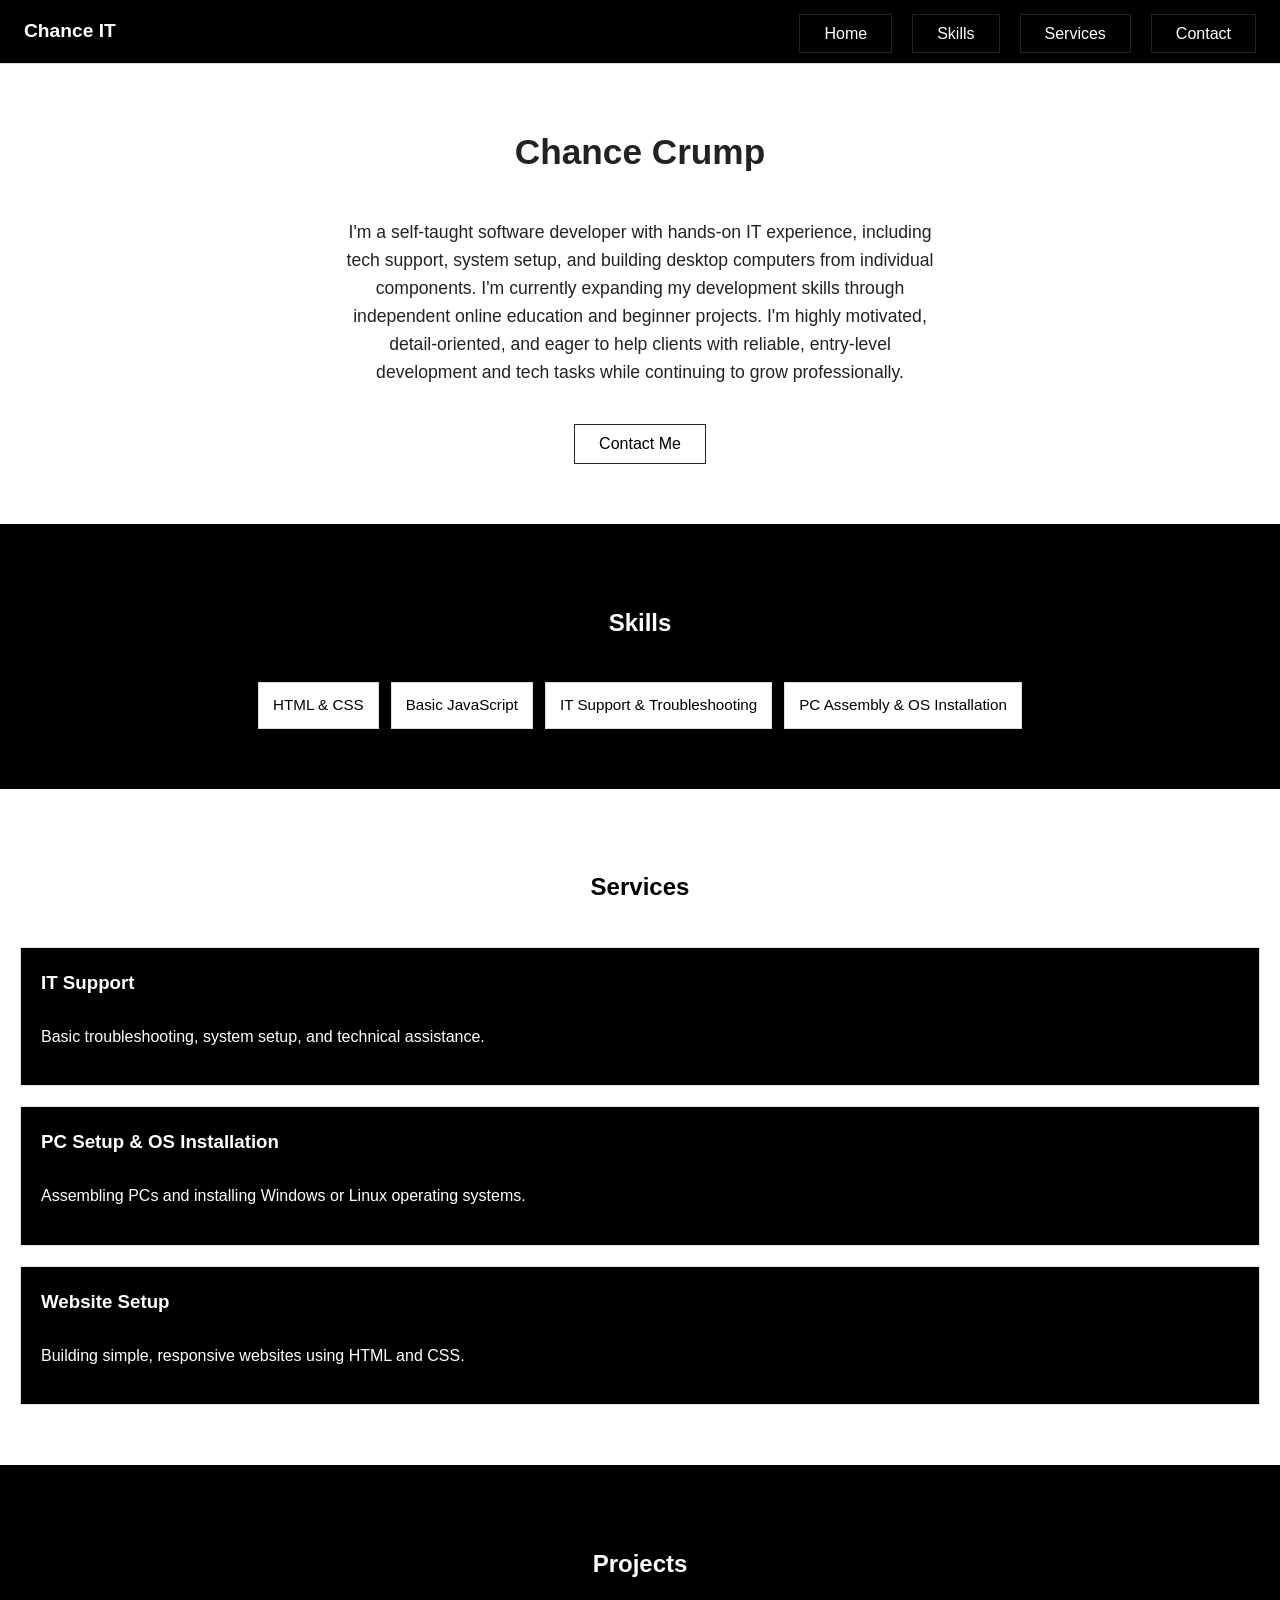
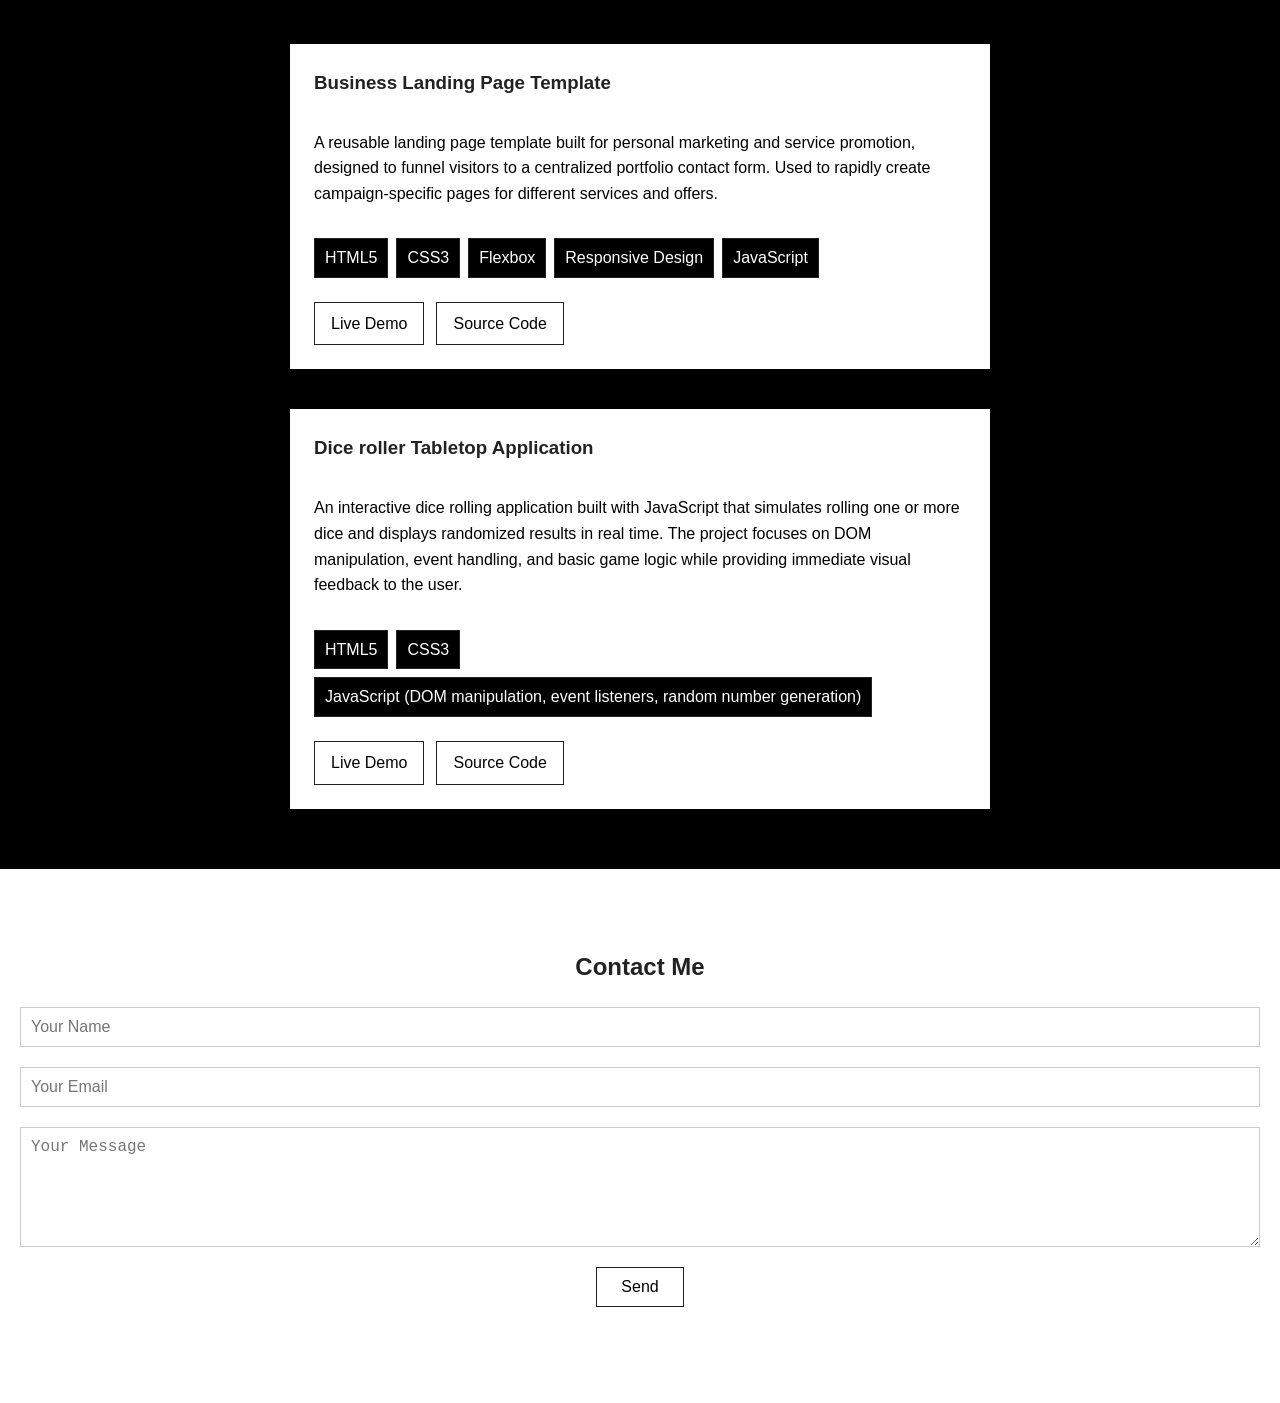
==== index.html @ 61bffaf3 "added project section, cards with skills and links to live demos" ====
<!DOCTYPE html>
<html lang="en">
<head>
  <meta charset="UTF-8">
  <meta name="viewport" content="width=device-width, initial-scale=1.0">
  <title>ChanceIT | Portfolio</title>
  <link rel="stylesheet" href="style.css">
</head>
<body>
<nav>
     <h1>Chance IT</h1>
        <ul>
            <li><a href="#home">Home</a></li>
            <li><a href="#skills">Skills</a></li>
            <li><a href="#services">Services</a></li>
            <li><a href="#contact">Contact</a></li>
        </ul>
</nav>

<section id="home">
  <h2>Chance Crump</h2>
  <p>I'm a self-taught software developer with hands-on IT experience, 
    including tech support, system setup, and building desktop computers from 
    individual components. I'm currently expanding my development skills through 
    independent online education and beginner projects. I'm highly motivated, 
    detail-oriented, and eager to help clients with reliable, entry-level 
    development and tech tasks while continuing to grow professionally.</p>
  <button onclick="scrollToContact()">Contact Me</button>
</section>

<section id="skills">
  <h2>Skills</h2>
  <ul>
    <li>HTML & CSS</li>
    <li>Basic JavaScript</li>
    <li>IT Support & Troubleshooting</li>
    <li>PC Assembly & OS Installation</li>
  </ul>
</section>

<section id="services">
  <h2>Services</h2>

  <div class="service">
    <h3>IT Support</h3>
    <p>Basic troubleshooting, system setup, and technical assistance.</p>
  </div>

  <div class="service">
    <h3>PC Setup & OS Installation</h3>
    <p>Assembling PCs and installing Windows or Linux operating systems.</p>
  </div>

  <div class="service">
    <h3>Website Setup</h3>
    <p>Building simple, responsive websites using HTML and CSS.</p>
  </div>

</section>

<section id="projects">

  <h2>Projects</h2>

  <article class="project-card">
  <h3>Business Landing Page Template</h3>

  <p class="project-description">
    A reusable landing page template built for personal marketing and service promotion,
   designed to funnel visitors to a centralized portfolio contact form. Used to rapidly 
   create campaign-specific pages for different services and offers.
  </p>

  <ul class="project-tech">
    <li>HTML5</li>
    <li>CSS3</li>
    <li>Flexbox</li>
    <li>Responsive Design</li>
    <li>JavaScript</li>
  </ul>

  <div class="project-links">
    <a href="https://CjCrump.github.io/landing-page" target="_blank">Live Demo</a>
    <a href="https://github.com/CjCrump/landing-page" target="_blank">Source Code</a>
  </div>
</article>
 <article class="project-card">
  <h3>Dice roller Tabletop Application</h3>

  <p class="project-description">
    An interactive dice rolling application built with JavaScript that simulates rolling
    one or more dice and displays randomized results in real time. The project focuses on
    DOM manipulation, event handling, and basic game logic while providing immediate 
    visual feedback to the user.
  </p>

  <ul class="project-tech">
    <li>HTML5</li>
    <li>CSS3</li>
    <li>JavaScript (DOM manipulation, event listeners, random number generation)</li>
  </ul>

  <div class="project-links">
    <a href="https://CjCrump.github.io/dice-roller" target="_blank">Live Demo</a>
    <a href="https://github.com/CjCrump/dice-roller" target="_blank">Source Code</a>
  </div>
</article>

  
</section>

<section id="contact">
  <h2>Contact Me</h2>

<form id="contact-form" action="https://formspree.io/f/xnjjjkbl" method="POST" novalidate>

  <div class="honeypot">
    <label>
      Leave this field empty
      <input type="text" name="company" tabindex="-1" autocomplete="off">
    </label>
  </div>

  <input type="hidden" name="_honeypot" value="company">
  <input type="text" id="name" name="name" placeholder="Your Name">
  <small class="error"></small>
  <input type="email" id="email" name="email" placeholder="Your Email">
  <small class="error"></small>
  <textarea id="message" name="message" placeholder="Your Message"></textarea>
  <small class="error"></small>
  <button type="submit">Send</button>
  <p id="form-status"></p>

</form>


</section>





  <script src="script.js"></script>
</body>
</html>
---- style.css ----
/* basic global styles*/
* {
  box-sizing: border-box;
}

html, body {
  margin: 0;
  padding: 0;
  width: 100%;
  font-family: Arial, Helvetica, sans-serif;
  line-height: 1.6;
  background: #ffffff;
  color: #222222;
}

section {
  display: flex;
  flex-direction: column;
  max-width: 100%;
  margin: 0 auto;
  padding: 60px 20px;
}

/* button styles */

button {
  padding: 10px 24px;
  font-size: 1rem;
  border: 1px solid #222;
  background: transparent;
  cursor: pointer;
  max-width: 150px;
  display: flex;
  justify-content: center;
  align-self: center;
}

button:hover {
  background: black;
  color: white;
}


/* ============
home section 
=============*/

#home {
  align-items: center;
  text-align: center;
  gap: 20px;
}

#home h2 {
  font-size: 2.2rem;
  margin: 0;
}

#home p {
  font-size: 1.1rem;
  max-width: 600px;
}


/* ==============
skills section
============== */

#skills {
  display: flex;
  justify-content: center;
  align-items: center;
  background: black;
  color: white;
  margin: 0;
}
#skills ul {
  display: flex;
  flex-wrap: wrap;
  justify-content: center;
  align-items: center;
  gap: 12px;
  padding: 0;
  margin: 20px 0 0;
  list-style: none;
}

#skills li {
  padding: 10px 14px;
  border: 1px solid #ddd;
  font-size: 0.95rem;
  background: white;
  color: black;
}

/* ===============
services section 
================*/

#services {
  gap: 20px;
  background: white;
  color: black;
  margin: 0;
}

.service {
  display: flex;
  flex-direction: column;
  gap: 10px;
  padding: 20px;
  border: 1px solid #ddd;
  background: black;
  color: white;
}

#services h2{
  display: flex;
  justify-content: center;
  align-items: center;
}

.service h3 {
  margin: 0;
}

/* ==============
projects section
================ */

#projects {
  gap: 40px;
  background: black;
}

#projects h2 {
  color: white;
  text-align: center;
}

/* Project Card Layout */

.project-card {
  display: flex;
  flex-direction: column;
  gap: 16px;
  padding: 24px;
  background: white;
  max-width: 700px;
  margin: 0 auto;
}

/* Project Text */

.project-card h3 {
  margin: 0;
}


.project-description {
  color: black;
}

/* Tech Stack */

.project-tech {
  display: flex;
  flex-wrap: wrap;
  gap: 8px;
  list-style: none;
  padding: 0;
  margin: 0;
}

.project-tech li {
  background: black;
  color: white;
  padding: 6px 10px;
  border: 1px solid #222;
}

/* Project Links */

.project-links {
  display: flex;
  gap: 12px;
  margin-top: 8px;
}

.project-links a {
  text-decoration: none;
  padding: 8px 16px;
  border: 1px solid #222;
  color: black;
}

.project-links a:hover {
  background: black;
  color: white;
}

/* contact section */

#contact {
  display: flex;
  justify-content: center;
  align-items: center;
}

form {
  display: flex;
  flex-direction: column;
  gap: 10px;
  min-width: 100%;
}

input,
textarea {
  padding: 10px;
  font-size: 1rem;
  border: 1px solid #ccc;
}

textarea {
  min-height: 120px;
}

#form-status {
  margin-top: 15px;
  font-weight: bold;
}

#form-status.success {
  color: green;
}

#form-status.error {
  color: red;
}

/* navigation styling */

nav {
  display: flex;
  justify-content: space-between;
  align-items: center;
  padding: 16px 24px;
  border-bottom: 1px solid #ddd;
  background: black;
  color: white;
}

nav h1 {
  display: flex;
  align-self: flex-start;
  font-size: 1.2rem;
  margin: 0;
}

nav ul {
  display: flex;
  align-self: flex-end;
  gap: 20px;
  list-style: none;
  padding: 0;
  margin: 0;
}

nav a {
  text-decoration: none;
  color: white;
  padding: 10px 24px;
  font-size: 1rem;
  border: 1px solid #222;
  background: black;
  cursor: pointer;
}

nav a:hover {
  background: white;
  color: black;
}

/* honey pot */

.honeypot {
  position: absolute;
  left: -9999px;
  top: -9999px;
}

/* error styling */

.error {
  color: red;
  font-size: 0.85rem;
}

.error-border {
  border-color: red;
}

#form-status {
  margin-top: 10px;
  font-weight: bold;
}

/* mobile friendly layout */

@media (max-width: 700px) {
  nav {
    flex-direction: column;
    align-items: flex-start;
    gap: 10px;
  }

  nav ul {
    flex-direction: column;
    gap: 10px;
  }
}
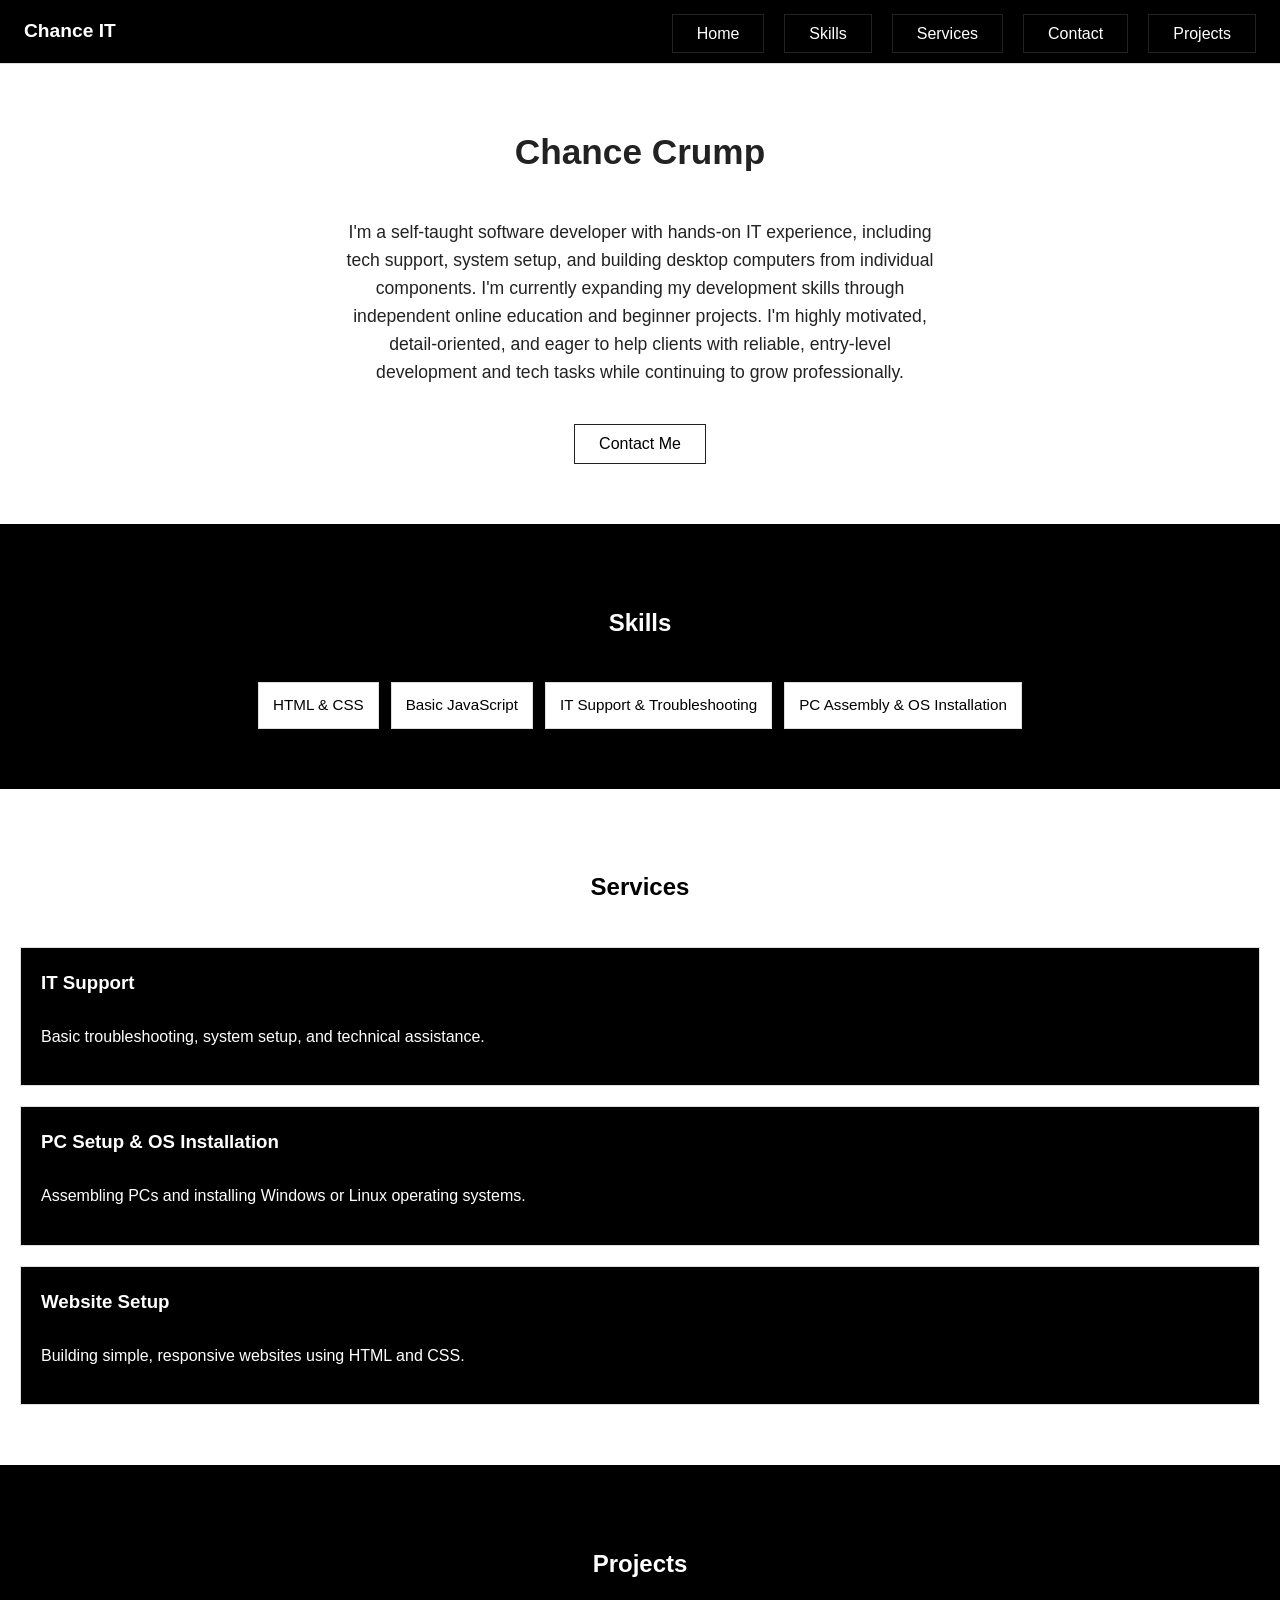
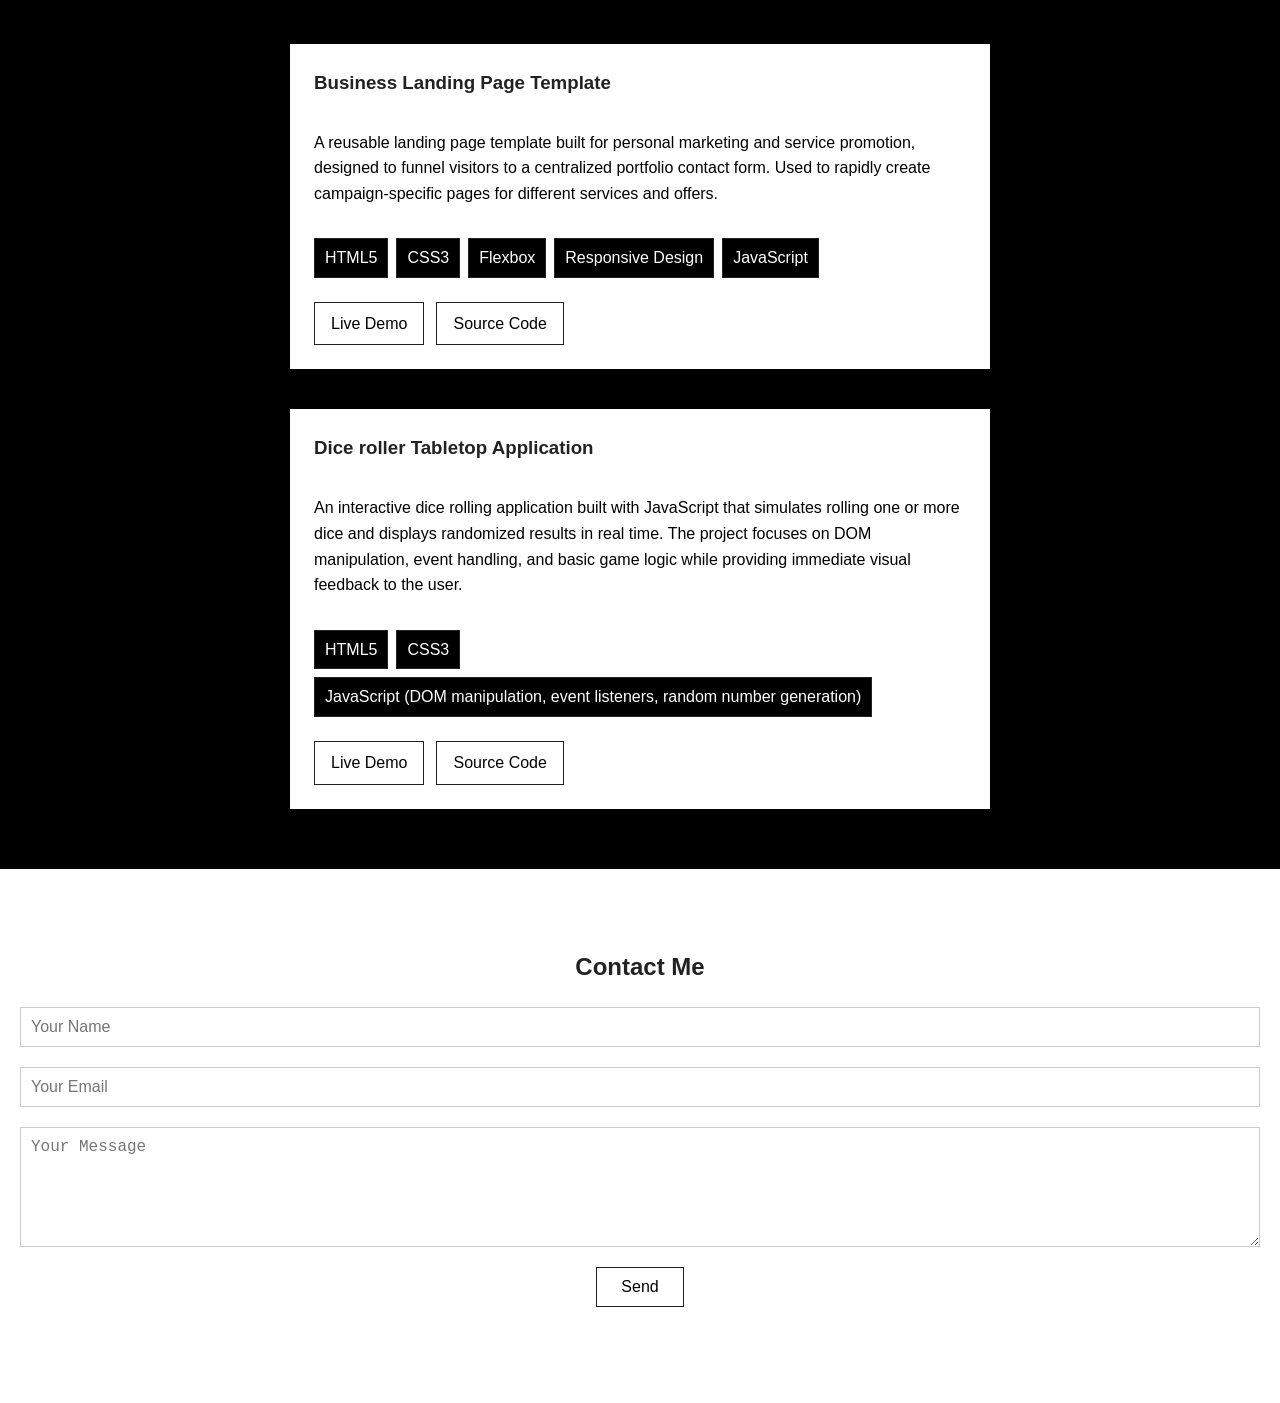
==== commit dfae1ea2: "added projects to the nav bar" ====
--- a/index.html
+++ b/index.html
@@ -14,6 +14,7 @@
             <li><a href="#skills">Skills</a></li>
             <li><a href="#services">Services</a></li>
             <li><a href="#contact">Contact</a></li>
+            <li><a href="#projects">Projects</a></li>
         </ul>
 </nav>
 
@@ -80,8 +81,8 @@
   </ul>
 
   <div class="project-links">
-    <a href="https://CjCrump.github.io/landing-page" target="_blank">Live Demo</a>
-    <a href="https://github.com/CjCrump/landing-page" target="_blank">Source Code</a>
+    <a href="https://CjCrump.github.io/landing-temp" target="_blank">Live Demo</a>
+    <a href="https://github.com/CjCrump/landing-temp" target="_blank">Source Code</a>
   </div>
 </article>
  <article class="project-card">
--- a/style.css
+++ b/style.css
@@ -27,12 +27,14 @@
   padding: 10px 24px;
   font-size: 1rem;
   border: 1px solid #222;
-  background: transparent;
+  background: white;
+  color: black;
   cursor: pointer;
   max-width: 150px;
   display: flex;
   justify-content: center;
   align-self: center;
+  text-decoration: none;
 }
 
 button:hover {
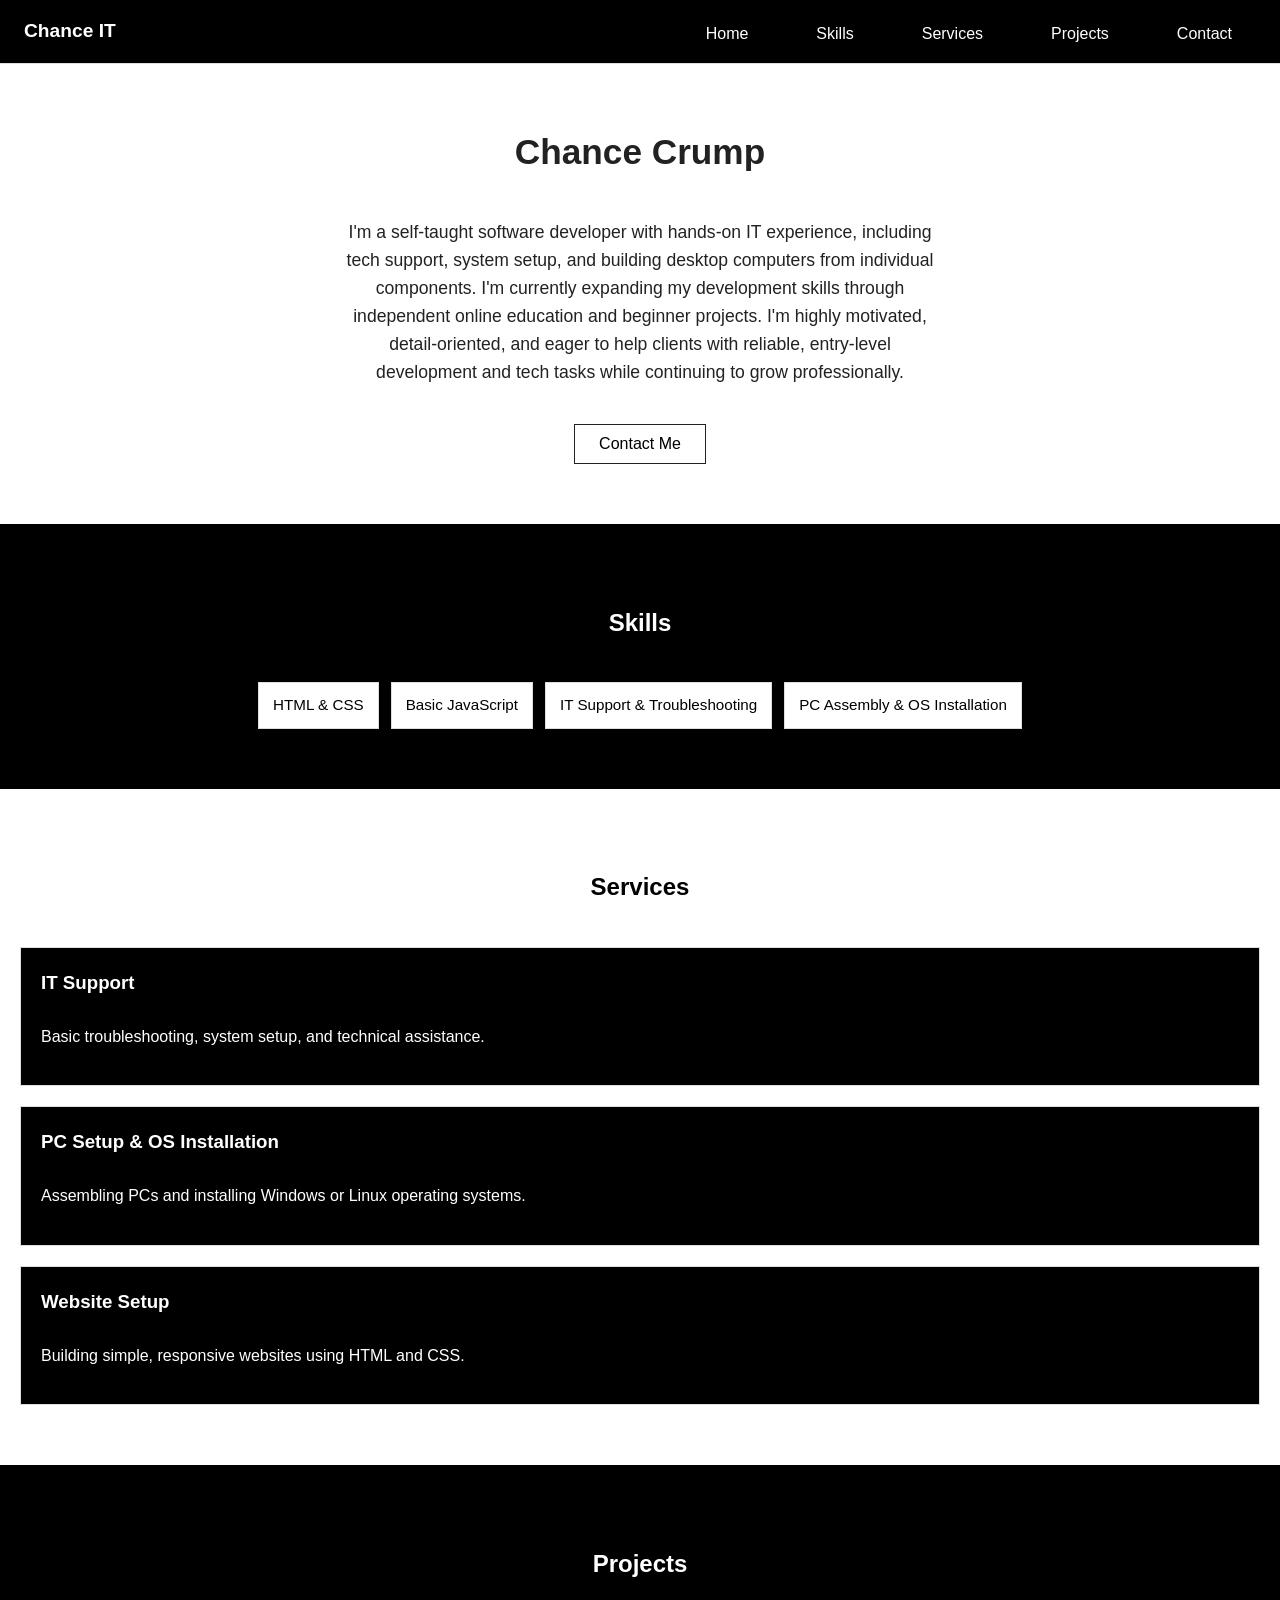
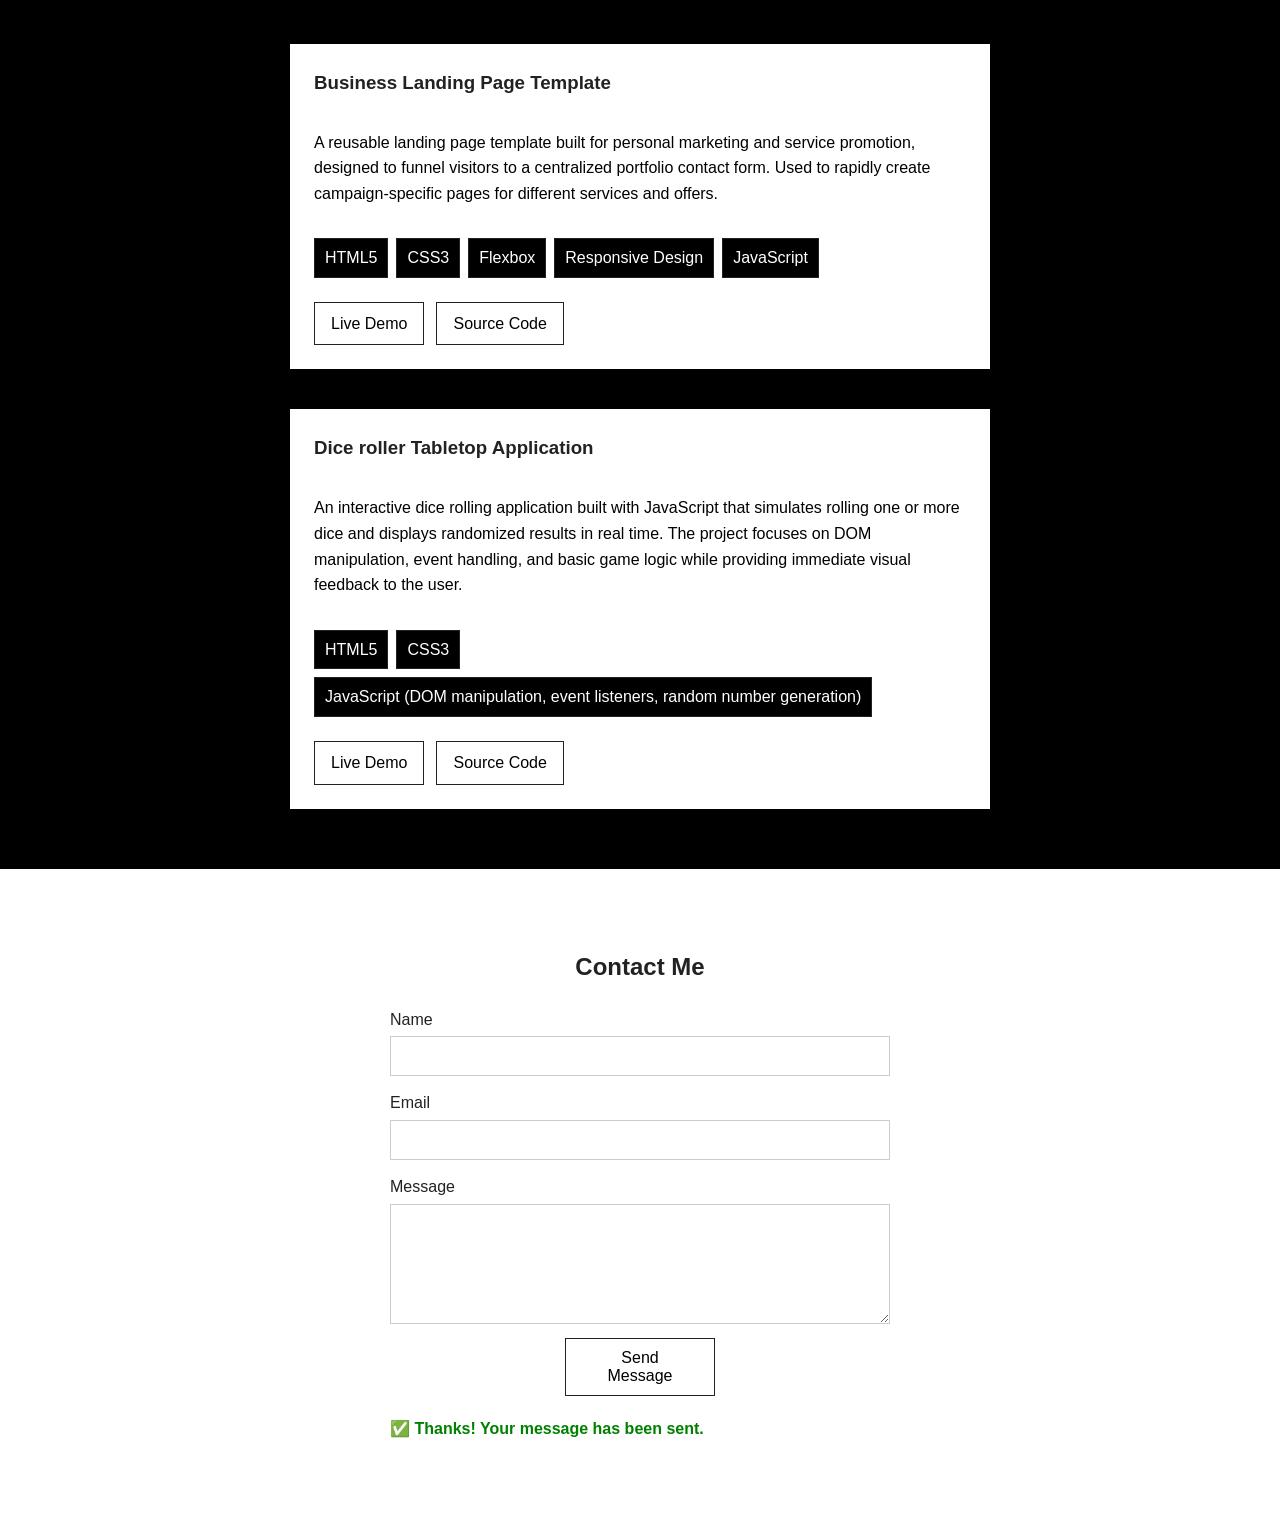
==== commit aac806dd: "changed form to netlify from freeform. final polish. removed un-used callouts in js. removed in-line" ====
--- a/index.html
+++ b/index.html
@@ -13,8 +13,8 @@
             <li><a href="#home">Home</a></li>
             <li><a href="#skills">Skills</a></li>
             <li><a href="#services">Services</a></li>
+            <li><a href="#projects">Projects</a></li>
             <li><a href="#contact">Contact</a></li>
-            <li><a href="#projects">Projects</a></li>
         </ul>
 </nav>
 
@@ -26,7 +26,7 @@
     independent online education and beginner projects. I'm highly motivated, 
     detail-oriented, and eager to help clients with reliable, entry-level 
     development and tech tasks while continuing to grow professionally.</p>
-  <button onclick="scrollToContact()">Contact Me</button>
+  <button class="scroll-contact">Contact Me</button>
 </section>
 
 <section id="skills">
@@ -64,82 +64,92 @@
   <h2>Projects</h2>
 
   <article class="project-card">
-  <h3>Business Landing Page Template</h3>
+    <h3>Business Landing Page Template</h3>
 
-  <p class="project-description">
-    A reusable landing page template built for personal marketing and service promotion,
-   designed to funnel visitors to a centralized portfolio contact form. Used to rapidly 
-   create campaign-specific pages for different services and offers.
-  </p>
+    <p class="project-description">
+      A reusable landing page template built for personal marketing and service promotion,
+     designed to funnel visitors to a centralized portfolio contact form. Used to rapidly 
+     create campaign-specific pages for different services and offers.
+    </p>
 
-  <ul class="project-tech">
-    <li>HTML5</li>
-    <li>CSS3</li>
-    <li>Flexbox</li>
-    <li>Responsive Design</li>
-    <li>JavaScript</li>
-  </ul>
+    <ul class="project-tech">
+      <li>HTML5</li>
+     <li>CSS3</li>
+      <li>Flexbox</li>
+      <li>Responsive Design</li>
+      <li>JavaScript</li>
+    </ul>
 
-  <div class="project-links">
-    <a href="https://CjCrump.github.io/landing-temp" target="_blank">Live Demo</a>
-    <a href="https://github.com/CjCrump/landing-temp" target="_blank">Source Code</a>
-  </div>
-</article>
- <article class="project-card">
-  <h3>Dice roller Tabletop Application</h3>
+    <div class="project-links">
+      <a href="https://CjCrump.github.io/landing-temp" target="_blank">Live Demo</a>
+      <a href="https://github.com/CjCrump/landing-temp" target="_blank">Source Code</a>
+    </div>
+  </article>
+  <article class="project-card">
+    <h3>Dice roller Tabletop Application</h3>
 
-  <p class="project-description">
-    An interactive dice rolling application built with JavaScript that simulates rolling
-    one or more dice and displays randomized results in real time. The project focuses on
-    DOM manipulation, event handling, and basic game logic while providing immediate 
-    visual feedback to the user.
-  </p>
+    <p class="project-description">
+      An interactive dice rolling application built with JavaScript that simulates rolling
+      one or more dice and displays randomized results in real time. The project focuses on
+      DOM manipulation, event handling, and basic game logic while providing immediate 
+      visual feedback to the user.
+    </p>
 
-  <ul class="project-tech">
-    <li>HTML5</li>
-    <li>CSS3</li>
-    <li>JavaScript (DOM manipulation, event listeners, random number generation)</li>
-  </ul>
+    <ul class="project-tech">
+      <li>HTML5</li>
+      <li>CSS3</li>
+      <li>JavaScript (DOM manipulation, event listeners, random number generation)</li>
+    </ul>
 
-  <div class="project-links">
-    <a href="https://CjCrump.github.io/dice-roller" target="_blank">Live Demo</a>
-    <a href="https://github.com/CjCrump/dice-roller" target="_blank">Source Code</a>
-  </div>
-</article>
+    <div class="project-links">
+      <a href="https://CjCrump.github.io/dice-roller" target="_blank">Live Demo</a>
+      <a href="https://github.com/CjCrump/dice-roller" target="_blank">Source Code</a>
+    </div>
+  </article>
 
-  
 </section>
 
 <section id="contact">
   <h2>Contact Me</h2>
 
-<form id="contact-form" action="https://formspree.io/f/xnjjjkbl" method="POST" novalidate>
+  <form
+    name="contact"
+    method="POST"
+    action="/"
+    data-netlify="true"
+    netlify-honeypot="bot-field"
+    id="contact-form"
+  >
+    <!-- Required hidden input -->
+    <input type="hidden" name="form-name" value="contact">
 
-  <div class="honeypot">
+    <!-- Honeypot -->
+    <input type="hidden" name="bot-field">
+
     <label>
-      Leave this field empty
-      <input type="text" name="company" tabindex="-1" autocomplete="off">
+      Name
+      <input type="text" id="name" name="name" required aria-label="Name">
+      <span class="error"></span>
     </label>
-  </div>
 
-  <input type="hidden" name="_honeypot" value="company">
-  <input type="text" id="name" name="name" placeholder="Your Name">
-  <small class="error"></small>
-  <input type="email" id="email" name="email" placeholder="Your Email">
-  <small class="error"></small>
-  <textarea id="message" name="message" placeholder="Your Message"></textarea>
-  <small class="error"></small>
-  <button type="submit">Send</button>
-  <p id="form-status"></p>
+    <label>
+      Email
+      <input type="email" id="email" name="email" required>
+      <span class="error"></span>
+    </label>
 
-</form>
+    <label>
+      Message
+      <textarea id="message" name="message" required></textarea>
+      <span class="error"></span>
+    </label>
 
+    <button type="submit">Send Message</button>
 
+    <!-- Status message -->
+    <p id="form-status"></p>
+  </form>
 </section>
-
-
-
-
 
   <script src="script.js"></script>
 </body>
--- a/style.css
+++ b/style.css
@@ -213,7 +213,8 @@
   display: flex;
   flex-direction: column;
   gap: 10px;
-  min-width: 100%;
+  width: 100%;
+  max-width: 500px;
 }
 
 input,
@@ -227,6 +228,13 @@
   min-height: 120px;
 }
 
+label {
+  display: flex;
+  flex-direction: column;
+  gap: 4px;
+}
+
+
 #form-status {
   margin-top: 15px;
   font-weight: bold;
@@ -273,7 +281,7 @@
   color: white;
   padding: 10px 24px;
   font-size: 1rem;
-  border: 1px solid #222;
+  border: none;
   background: black;
   cursor: pointer;
 }
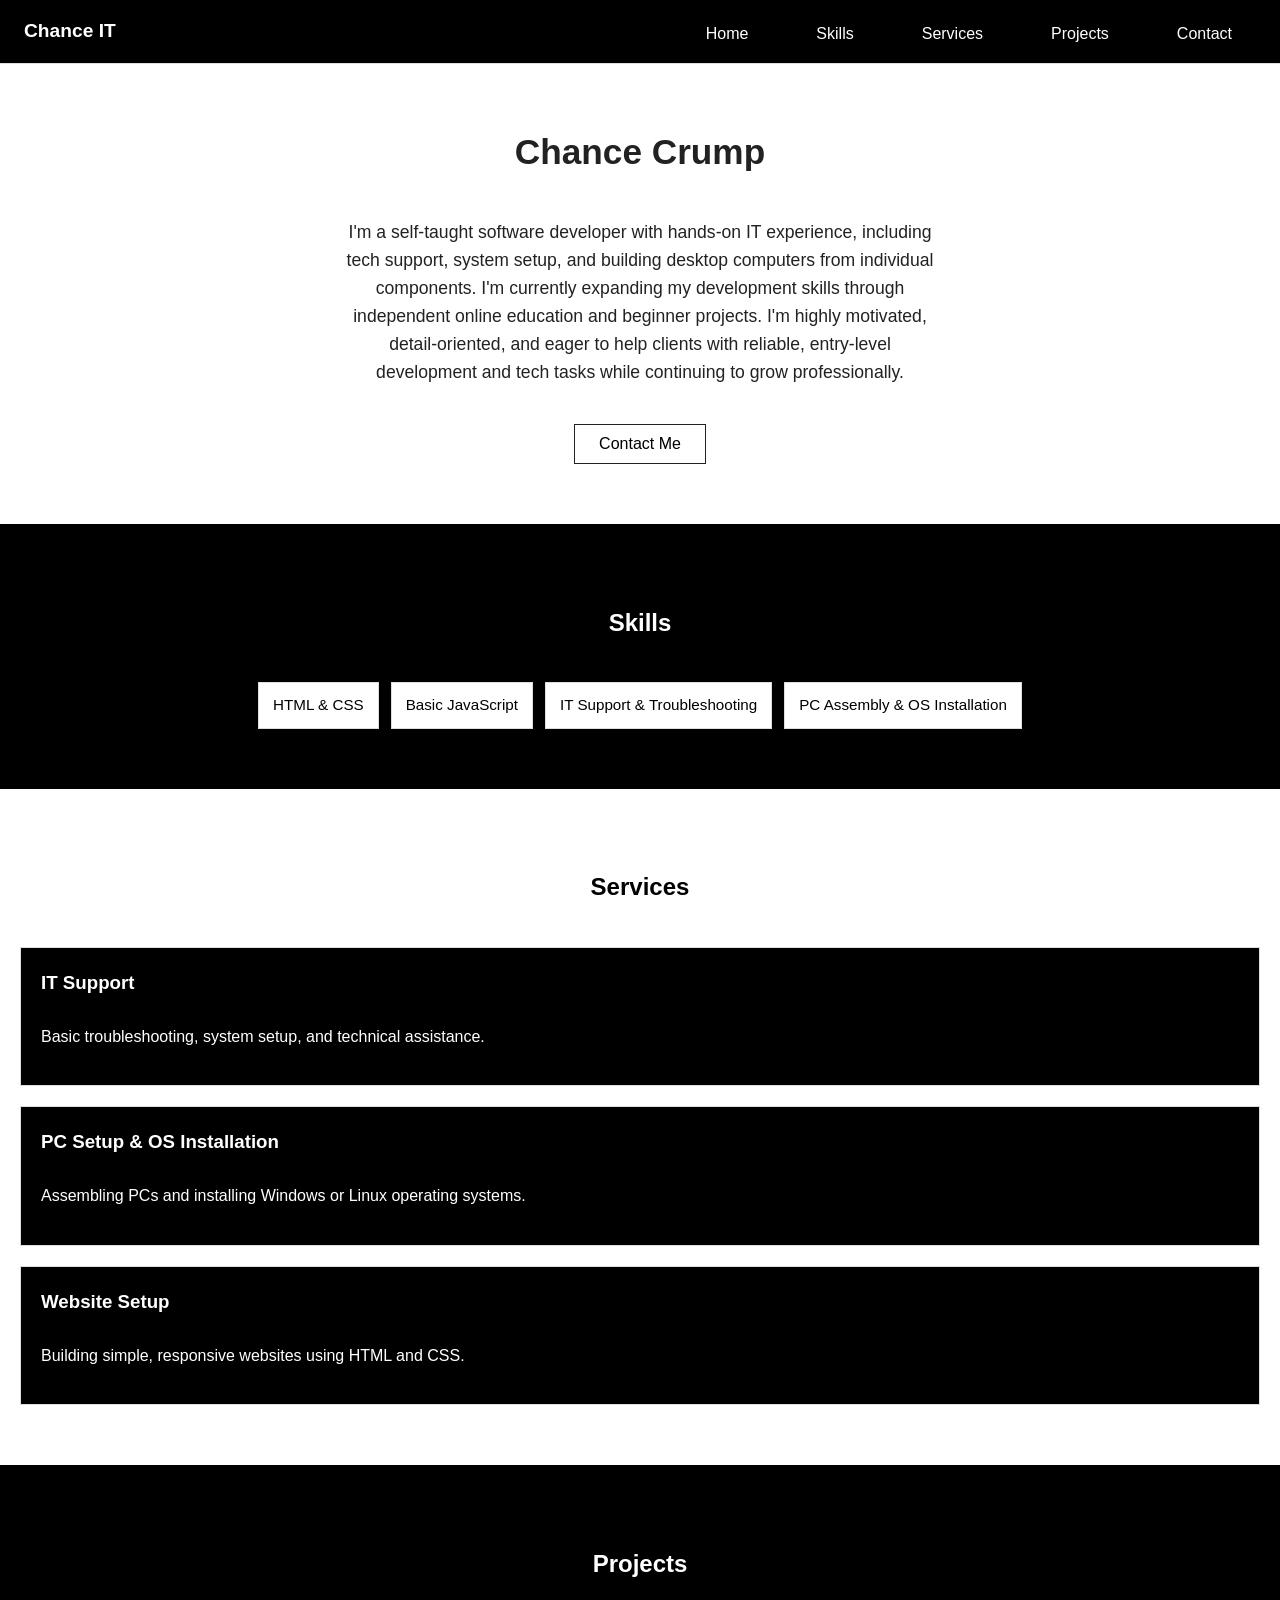
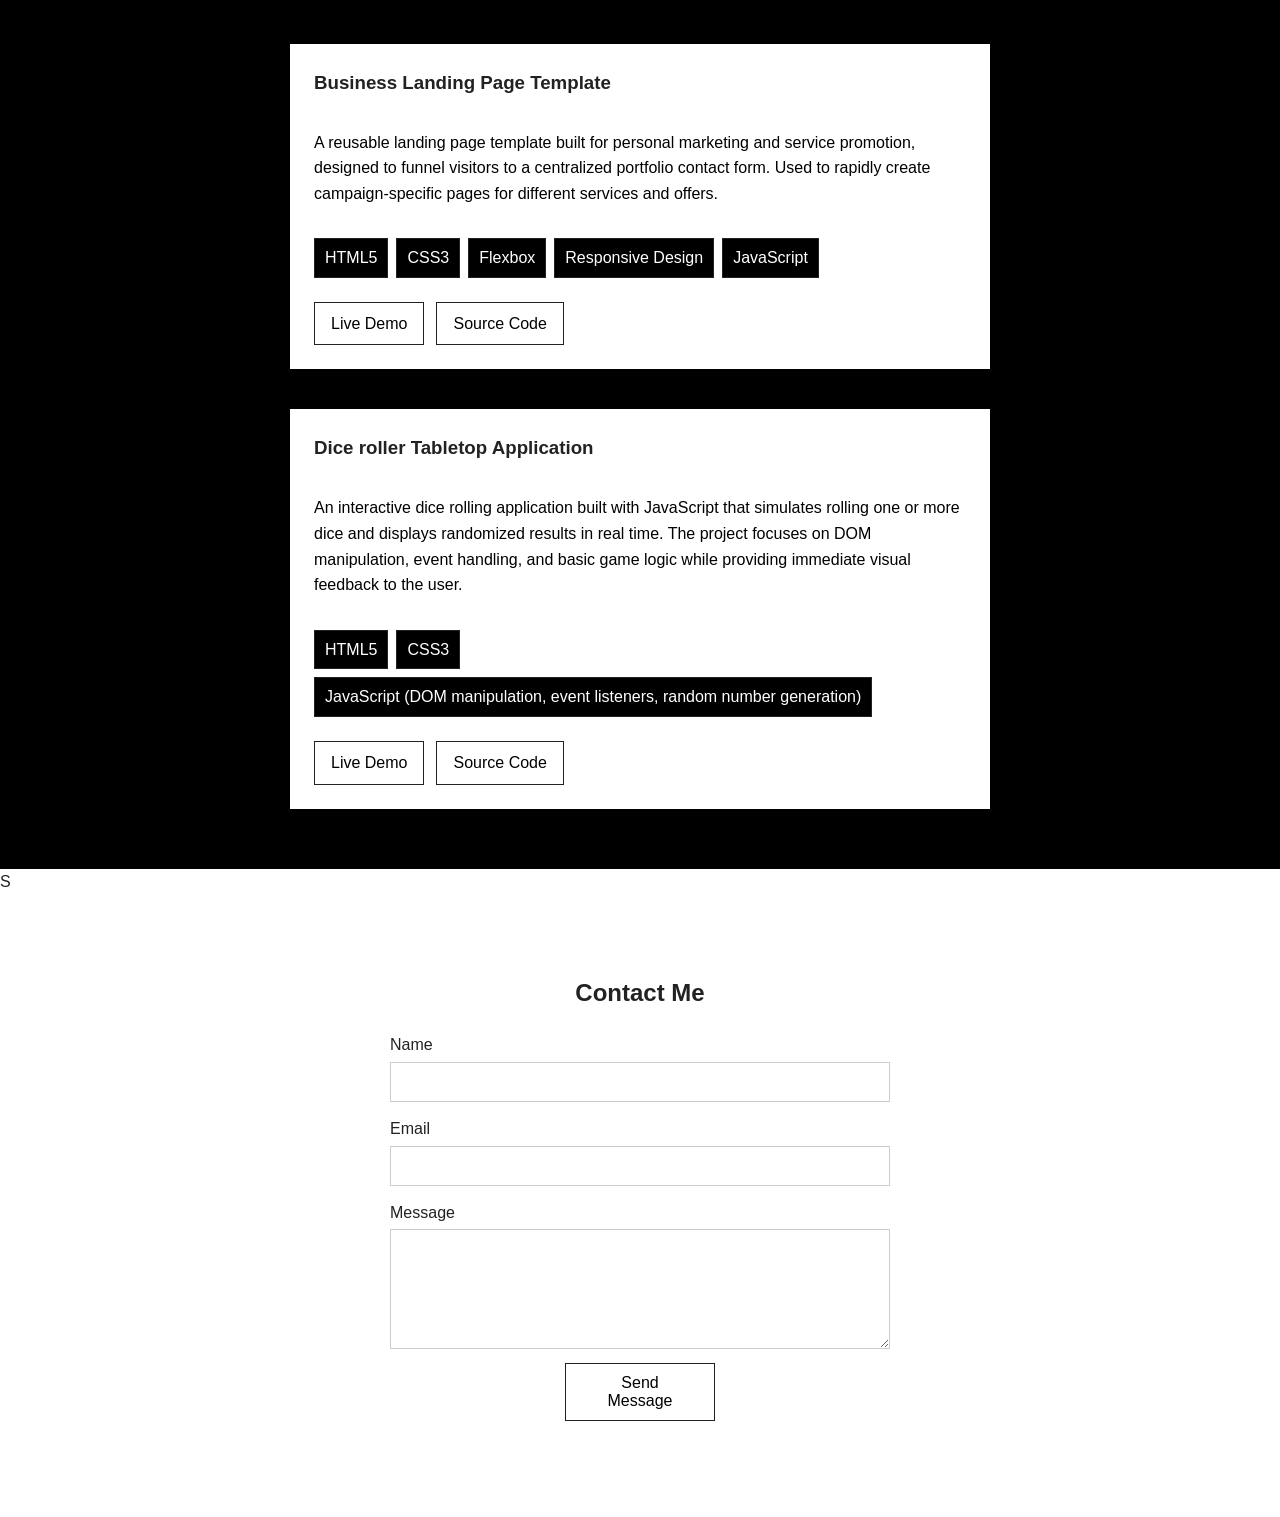
==== commit 4db2fe5b: "js errors deleted disable button during submit block and moved button logic inside submit handler." ====
--- a/index.html
+++ b/index.html
@@ -108,7 +108,7 @@
   </article>
 
 </section>
-
+S
 <section id="contact">
   <h2>Contact Me</h2>
 
@@ -124,7 +124,7 @@
     <input type="hidden" name="form-name" value="contact">
 
     <!-- Honeypot -->
-    <input type="hidden" name="bot-field">
+    <input type="hidden" name="bot-field" class="honeypot">
 
     <label>
       Name
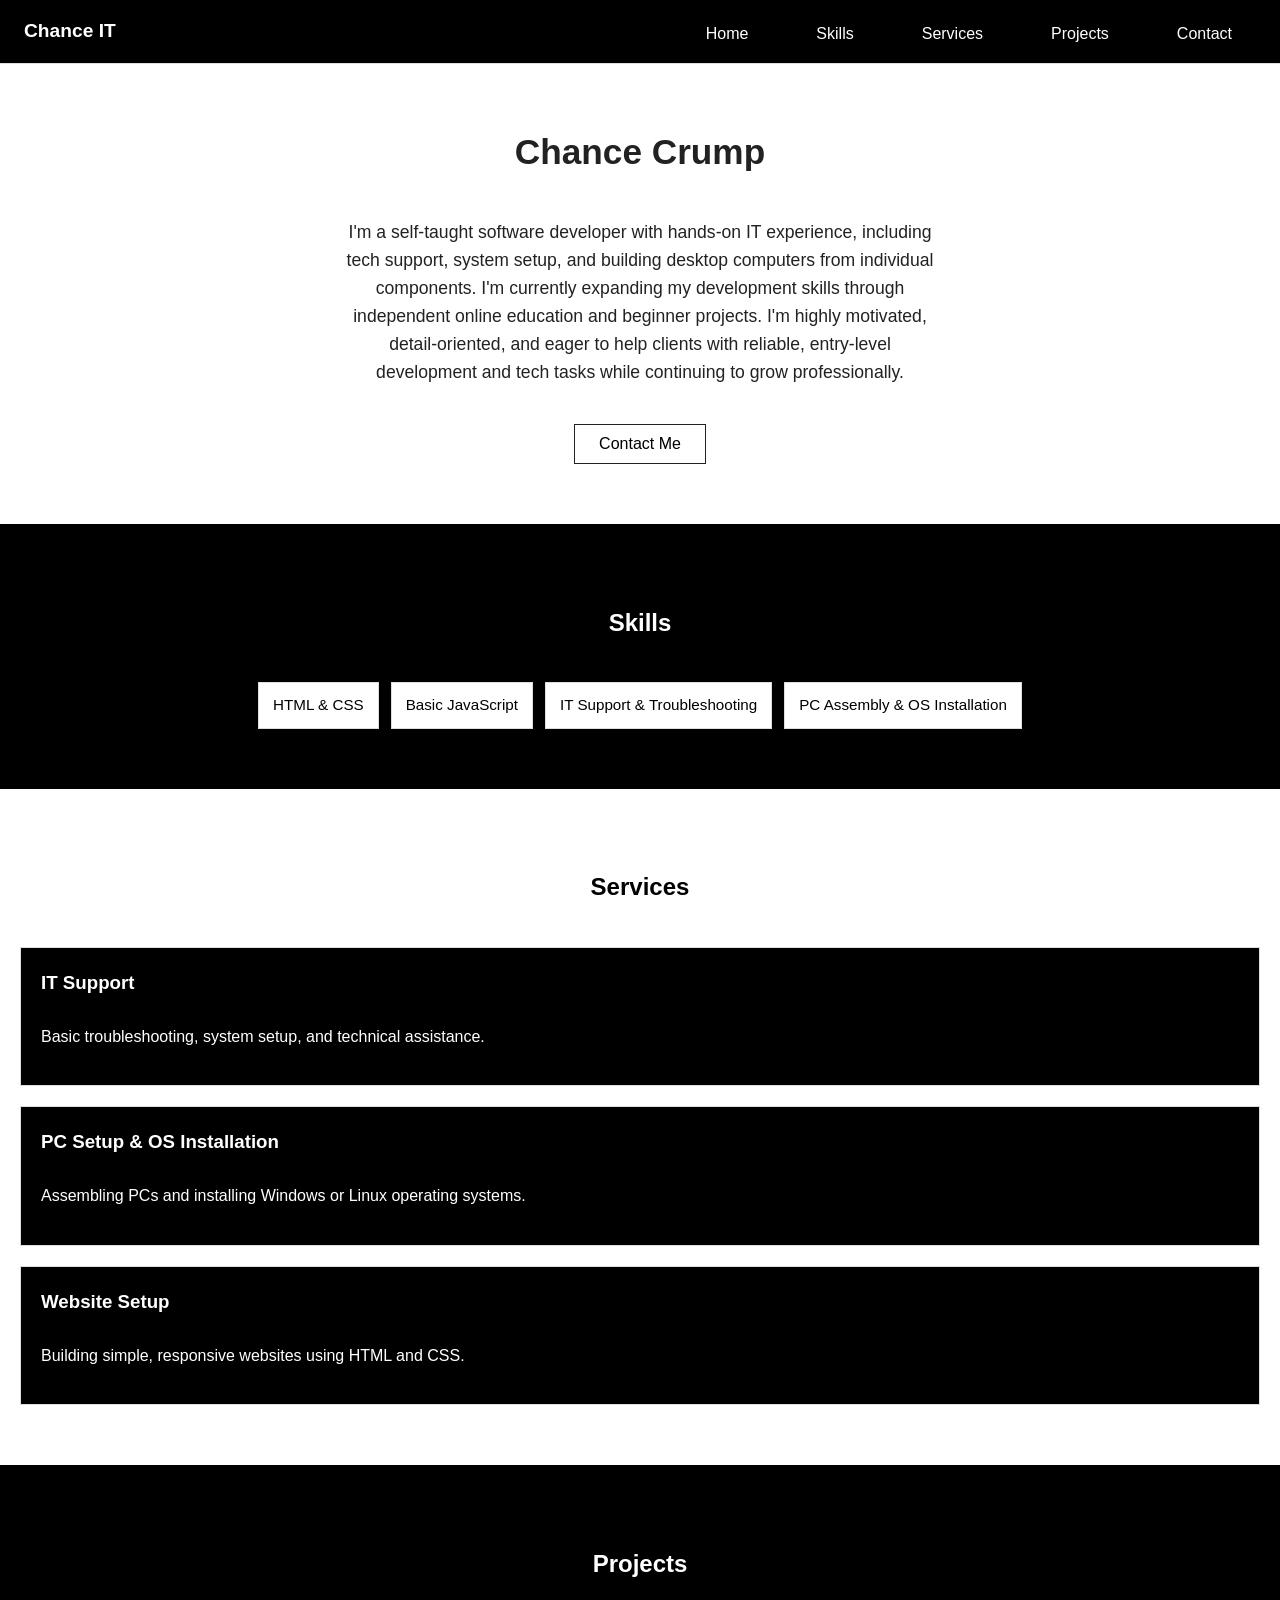
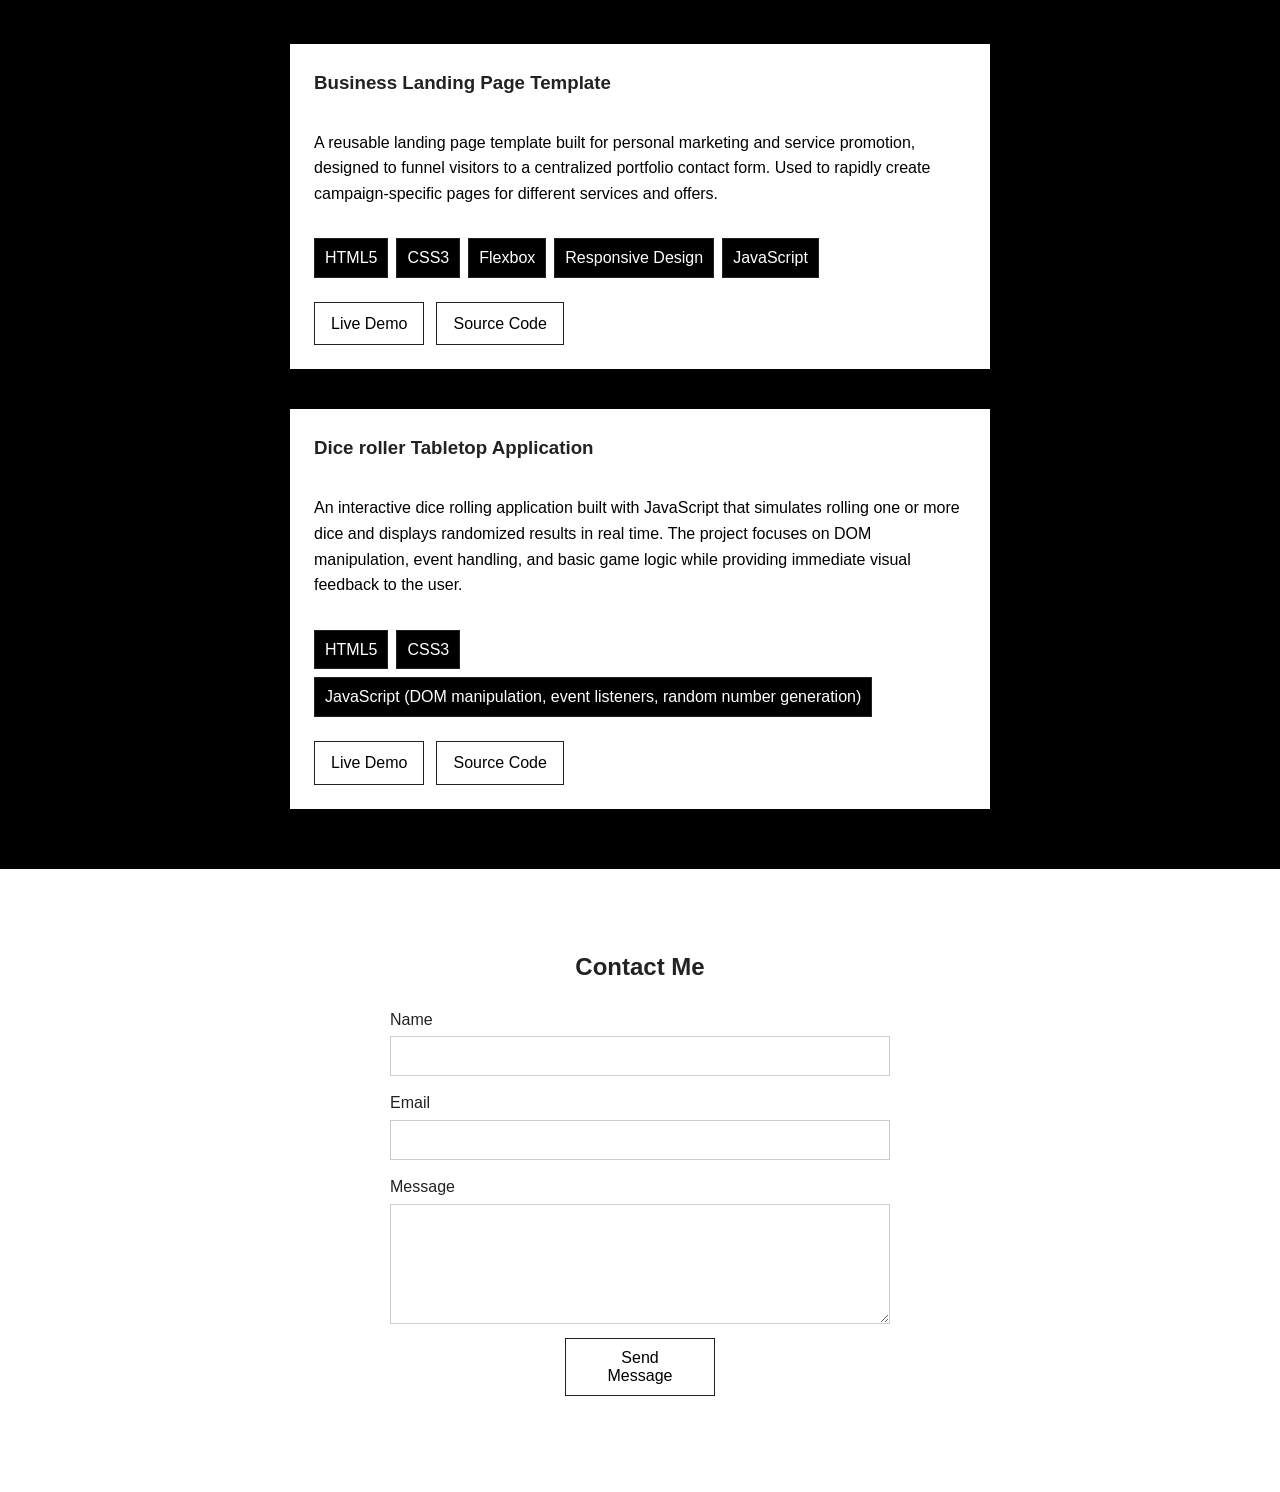
==== commit 3b6b24eb: "removed reandom from contact section checked form funcction" ====
--- a/index.html
+++ b/index.html
@@ -108,7 +108,7 @@
   </article>
 
 </section>
-S
+
 <section id="contact">
   <h2>Contact Me</h2>
 
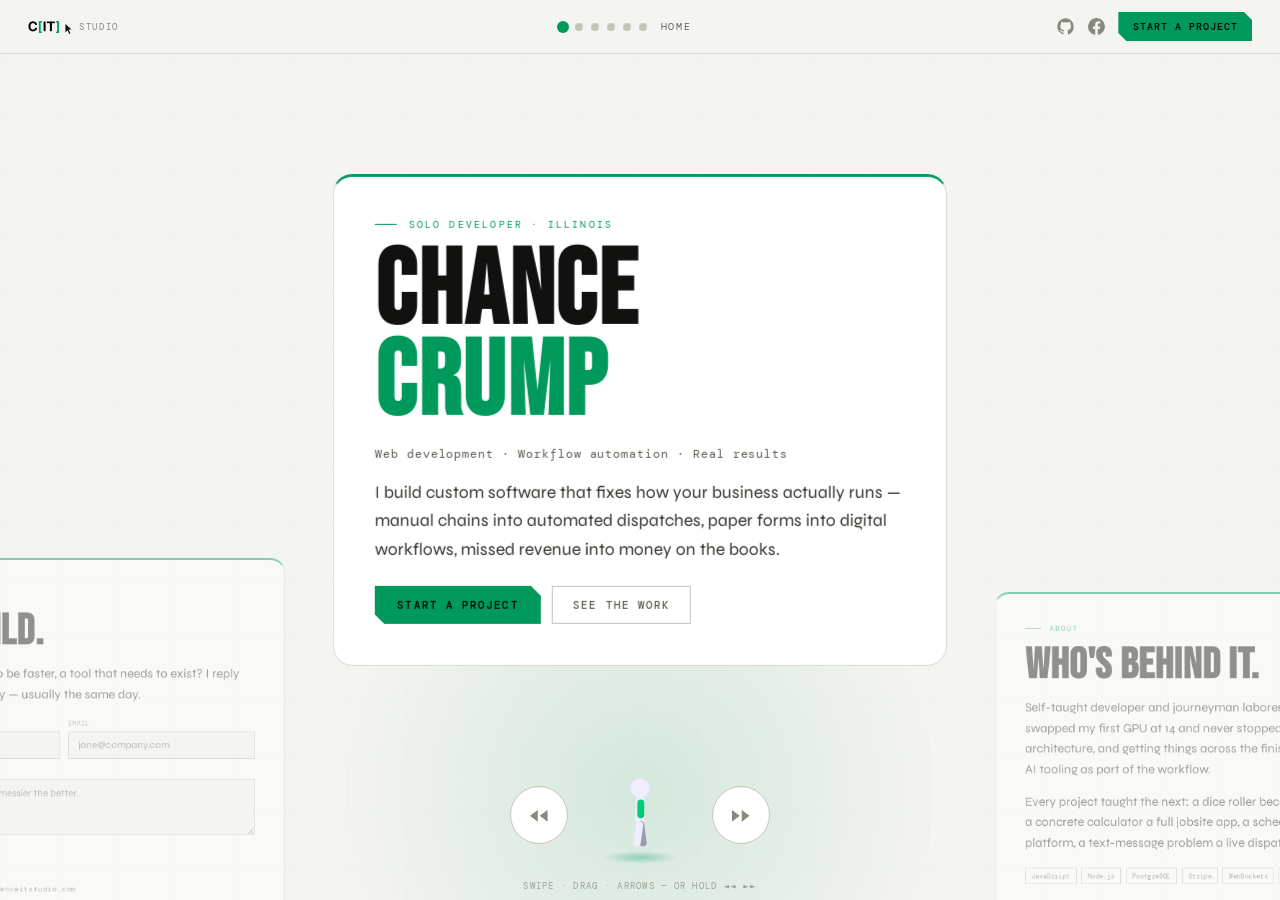
==== commit dc72d472: "hamster wheel" ====
--- a/index.html
+++ b/index.html
@@ -1,156 +1,236 @@
 <!DOCTYPE html>
 <html lang="en">
 <head>
-  <meta charset="UTF-8">
-  <meta name="viewport" content="width=device-width, initial-scale=1.0">
-  <title>ChanceIT | Portfolio</title>
-  <link rel="stylesheet" href="style.css">
+<meta charset="UTF-8">
+<meta name="viewport" content="width=device-width, initial-scale=1.0, viewport-fit=cover">
+<title>Chance IT Studio — Custom Web Apps & Workflow Automation | Illinois</title>
+<meta name="description" content="Chance IT Studio builds custom web apps, SaaS platforms, dispatch systems, and workflow automation for small businesses. Solo developer based in Illinois. No templates — real software built around how you work.">
+<meta name="keywords" content="custom web development, workflow automation, SaaS development, web apps Illinois, small business software, custom software developer, dispatch system">
+<meta name="author" content="Chance Crump">
+<meta name="robots" content="index, follow">
+<link rel="canonical" href="https://chanceitstudio.com/">
+
+<!-- Open Graph -->
+<meta property="og:type" content="website">
+<meta property="og:url" content="https://chanceitstudio.com/">
+<meta property="og:title" content="Chance IT Studio — Custom Web Apps & Workflow Automation">
+<meta property="og:description" content="I build custom web apps, SaaS platforms, and workflow automation for small businesses. Real software built around how you work — not a template that almost fits.">
+<meta property="og:image" content="https://chanceitstudio.com/img/og-banner.png">
+<meta property="og:image:type" content="image/png">
+<meta property="og:image:width" content="1200">
+<meta property="og:image:height" content="630">
+<meta property="og:image:alt" content="Chance IT Studio — C[IT]">
+<meta property="og:site_name" content="Chance IT Studio">
+<meta property="og:locale" content="en_US">
+
+<!-- Twitter -->
+<meta name="twitter:card" content="summary_large_image">
+<meta name="twitter:title" content="Chance IT Studio — Custom Web Apps & Workflow Automation">
+<meta name="twitter:description" content="Custom web apps, SaaS platforms, and workflow automation for small businesses. Real software built around how you work.">
+<meta name="twitter:image" content="https://chanceitstudio.com/img/og-banner.png">
+<meta name="twitter:image:alt" content="Chance IT Studio — C[IT]">
+
+<!-- Schema.org -->
+<script type="application/ld+json">
+{
+  "@context":"https://schema.org",
+  "@type":"ProfessionalService",
+  "name":"Chance IT Studio",
+  "url":"https://chanceitstudio.com",
+  "logo":"https://chanceitstudio.com/img/CIT-black-bg.png",
+  "image":"https://chanceitstudio.com/img/og-banner.png",
+  "description":"Custom web apps, SaaS platforms, dispatch systems, and workflow automation for small businesses. Based in Illinois.",
+  "founder":{"@type":"Person","name":"Chance Crump","jobTitle":"Web Developer & Software Engineer"},
+  "address":{"@type":"PostalAddress","addressRegion":"IL","addressCountry":"US"},
+  "areaServed":"US",
+  "serviceType":["Custom Web Application Development","Workflow Automation","SaaS Development","Business Websites","Site Maintenance and Hosting","Custom System Builds"],
+  "sameAs":["https://github.com/CjCrump","https://www.facebook.com/ChanceITstudio/"]
+}
+</script>
+
+<link rel="icon" type="image/png" sizes="32x32" href="img/favicon-32.png">
+<link rel="icon" type="image/png" sizes="512x512" href="img/favicon.png">
+<link rel="apple-touch-icon" sizes="180x180" href="img/apple-touch-icon.png">
+<link rel="preconnect" href="https://fonts.googleapis.com">
+<link rel="preconnect" href="https://fonts.gstatic.com" crossorigin>
+<link href="https://fonts.googleapis.com/css2?family=DM+Mono:wght@300;400;500&family=Bebas+Neue&family=Syne:wght@400;500;700;800&display=swap" rel="stylesheet">
+<link rel="stylesheet" href="styles.css">
 </head>
 <body>
-<nav>
-     <h1>Chance IT</h1>
-        <ul>
-            <li><a href="#home">Home</a></li>
-            <li><a href="#skills">Skills</a></li>
-            <li><a href="#services">Services</a></li>
-            <li><a href="#projects">Projects</a></li>
-            <li><a href="#contact">Contact</a></li>
-        </ul>
-</nav>
-
-<section id="home">
-  <h2>Chance Crump</h2>
-  <p>I'm a self-taught software developer with hands-on IT experience, 
-    including tech support, system setup, and building desktop computers from 
-    individual components. I'm currently expanding my development skills through 
-    independent online education and beginner projects. I'm highly motivated, 
-    detail-oriented, and eager to help clients with reliable, entry-level 
-    development and tech tasks while continuing to grow professionally.</p>
-  <button class="scroll-contact">Contact Me</button>
-</section>
-
-<section id="skills">
-  <h2>Skills</h2>
-  <ul>
-    <li>HTML & CSS</li>
-    <li>Basic JavaScript</li>
-    <li>IT Support & Troubleshooting</li>
-    <li>PC Assembly & OS Installation</li>
-  </ul>
-</section>
-
-<section id="services">
-  <h2>Services</h2>
-
-  <div class="service">
-    <h3>IT Support</h3>
-    <p>Basic troubleshooting, system setup, and technical assistance.</p>
+
+<div class="acc-glow"></div>
+
+<!-- ============================ HEADER ============================ -->
+<header>
+  <a href="#hero" class="logo" data-go="0" aria-label="Chance IT Studio — home">
+    <picture>
+      <source srcset="img/CIT-white-bg.png" media="(prefers-color-scheme: light)">
+      <img src="img/CIT-black-bg.png" alt="Chance IT Studio">
+    </picture>
+    <svg class="cursor" width="7" height="10" viewBox="0 0 16 26" fill="none" xmlns="http://www.w3.org/2000/svg">
+      <polygon points="0,0 0,22 5.5,16 10,26 13,24.5 8.5,14.5 16,14.5" fill="var(--white)"/>
+    </svg>
+    <small>Studio</small>
+  </a>
+
+  <nav class="nav" aria-label="Section navigation">
+    <div class="nav-dots" id="navDots"></div>
+    <span class="nav-label" id="navLabel">Home</span>
+  </nav>
+
+  <div class="h-right">
+    <a class="soc" href="https://github.com/CjCrump" target="_blank" rel="noopener" aria-label="GitHub">
+      <svg viewBox="0 0 24 24"><path d="M12 .5C5.7.5.5 5.7.5 12c0 5.1 3.3 9.4 7.9 10.9.6.1.8-.2.8-.5v-2c-3.2.7-3.9-1.4-3.9-1.4-.5-1.3-1.3-1.7-1.3-1.7-1-.7.1-.7.1-.7 1.2.1 1.8 1.2 1.8 1.2 1 1.8 2.7 1.3 3.4 1 .1-.7.4-1.3.7-1.6-2.6-.3-5.3-1.3-5.3-5.8 0-1.3.5-2.3 1.2-3.1-.1-.3-.5-1.5.1-3.1 0 0 1-.3 3.3 1.2a11.5 11.5 0 0 1 6 0c2.3-1.5 3.3-1.2 3.3-1.2.6 1.6.2 2.8.1 3.1.8.8 1.2 1.8 1.2 3.1 0 4.5-2.7 5.5-5.3 5.8.4.4.8 1.1.8 2.2v3.3c0 .3.2.6.8.5A11.5 11.5 0 0 0 23.5 12C23.5 5.7 18.3.5 12 .5z"/></svg>
+    </a>
+    <a class="soc" href="https://www.facebook.com/ChanceITstudio/" target="_blank" rel="noopener" aria-label="Facebook">
+      <svg viewBox="0 0 24 24"><path d="M24 12a12 12 0 1 0-13.9 11.9v-8.4H7v-3.5h3.1V9.4c0-3 1.8-4.7 4.5-4.7 1.3 0 2.7.2 2.7.2v3h-1.5c-1.5 0-2 .9-2 1.9v2.2h3.4l-.5 3.5h-2.9v8.4A12 12 0 0 0 24 12z"/></svg>
+    </a>
+    <a class="h-cta" href="#contact" data-go="5">Start a project</a>
   </div>
-
-  <div class="service">
-    <h3>PC Setup & OS Installation</h3>
-    <p>Assembling PCs and installing Windows or Linux operating systems.</p>
+</header>
+
+<!-- ============================ STAGE / WHEEL ============================ -->
+<main class="stage" id="stage" tabindex="0" role="application"
+      aria-label="Chance IT Studio. Spin the wheel to move between sections — swipe, drag, arrow keys, the dots up top, or the rewind and fast-forward buttons.">
+
+  <div class="tiles" id="tiles">
+
+    <!-- 0 · HERO -->
+    <section class="tile" id="hero" aria-label="Home">
+      <span class="eyebrow">Solo developer · Illinois</span>
+      <h1 class="hero-name">CHANCE<br><span class="g">CRUMP</span></h1>
+      <p class="role">Web development · Workflow automation · Real results</p>
+      <p class="lead">I build custom software that fixes how your business actually runs — manual chains into automated dispatches, paper forms into digital workflows, missed revenue into money on the books.</p>
+      <div class="cta-row">
+        <a class="btn btn-fill" href="#contact" data-go="5">Start a project</a>
+        <a class="btn btn-line" href="#work" data-go="2">See the work</a>
+      </div>
+    </section>
+
+    <!-- 1 · ABOUT -->
+    <section class="tile" id="about" aria-label="About">
+      <span class="eyebrow">About</span>
+      <h2 class="sh">Who's behind it.</h2>
+      <p class="lead">Self-taught developer and journeyman laborer out of Illinois. I swapped my first GPU at 14 and never stopped. My value is judgment, architecture, and getting things across the finish line — with modern AI tooling as part of the workflow.</p>
+      <p class="lead">Every project taught the next: a dice roller became a session tracker, a concrete calculator a full jobsite app, a scheduler a transaction platform, a text-message problem a live dispatch system.</p>
+      <div class="chips">
+        <span>JavaScript</span><span>Node.js</span><span>PostgreSQL</span><span>Stripe</span><span>WebSockets</span><span>PWA</span><span>Cloudflare</span>
+      </div>
+    </section>
+
+    <!-- 2 · WORK -->
+    <section class="tile" id="work" aria-label="Work">
+      <span class="eyebrow">Selected work</span>
+      <h2 class="sh">Built &amp; shipped.</h2>
+      <div class="proj-grid">
+        <a class="proj" style="--pa:var(--green)" href="https://tcmvp.com" target="_blank" rel="noopener">
+          <div class="proj-top"><span class="proj-name">TCMVP</span><span class="proj-arrow">↗</span></div>
+          <p class="proj-desc">Real estate transaction-coordinator SaaS — deadline tracking, contract parsing, Stripe billing.</p>
+          <div class="proj-stack"><span>Node.js</span><span>PostgreSQL</span><span>Stripe</span></div>
+        </a>
+        <a class="proj" style="--pa:var(--orange)" href="https://smokesignaldispatch.com/landing" target="_blank" rel="noopener">
+          <div class="proj-top"><span class="proj-name">SmokeSignal</span><span class="proj-arrow">↗</span></div>
+          <p class="proj-desc">Real-time crew dispatch over WebSockets — structured assignments, no more group texts. Live with its first client.</p>
+          <div class="proj-stack"><span>WebSockets</span><span>Twilio</span></div>
+        </a>
+        <a class="proj" style="--pa:var(--lime)" href="https://gloveson.chanceitstudio.com" target="_blank" rel="noopener">
+          <div class="proj-top"><span class="proj-name">GlovesOn</span><span class="proj-arrow">↗</span></div>
+          <p class="proj-desc">Offline-first jobsite PWA — materials calc, unit converter, time log with OT. Glove-friendly, no account.</p>
+          <div class="proj-stack"><span>PWA</span><span>Vanilla JS</span></div>
+        </a>
+        <a class="proj" style="--pa:var(--cyan)" href="https://ttdice.chanceitstudio.com" target="_blank" rel="noopener">
+          <div class="proj-top"><span class="proj-name">TTDice</span><span class="proj-arrow">↗</span></div>
+          <p class="proj-desc">Fast, provably-fair tabletop dice roller — session stats, saved presets, community logging.</p>
+          <div class="proj-stack"><span>Vanilla JS</span><span>Supabase</span></div>
+        </a>
+      </div>
+    </section>
+
+    <!-- 3 · SERVICES -->
+    <section class="tile" id="services" aria-label="Services">
+      <span class="eyebrow">Services</span>
+      <h2 class="sh">What I build.</h2>
+      <div class="svc-grid">
+        <div class="svc"><span class="n">01</span><div><div class="nm">Custom web apps</div><div class="ds">Auth, billing, dashboards, real business logic.</div></div></div>
+        <div class="svc"><span class="n">02</span><div><div class="nm">Sites &amp; landing pages</div><div class="ds">Fast, hand-coded, yours to own.</div></div></div>
+        <div class="svc"><span class="n">03</span><div><div class="nm">Maintenance &amp; hosting</div><div class="ds">Content, performance, and uptime handled.</div></div></div>
+        <div class="svc"><span class="n">04</span><div><div class="nm">Workflow automation</div><div class="ds">Kill the bottleneck, capture the revenue.</div></div></div>
+        <div class="svc"><span class="n">05</span><div><div class="nm">Custom system builds</div><div class="ds">Windows, Linux, Pi — desktop or server.</div></div></div>
+        <div class="svc"><span class="n">06</span><div><div class="nm">Performance &amp; audits</div><div class="ds">Plain-English diagnosis, no upsell.</div></div></div>
+      </div>
+    </section>
+
+    <!-- 4 · PROCESS -->
+    <section class="tile" id="process" aria-label="Process">
+      <span class="eyebrow">How it works</span>
+      <h2 class="sh">No surprises.</h2>
+      <div class="steps">
+        <div class="step"><span class="n">01</span><div><div class="nm">Discovery call — free</div><div class="ds">Tell me what you're fixing. I get to the real problem and tell you straight what's worth building.</div></div></div>
+        <div class="step"><span class="n">02</span><div><div class="nm">Scoped proposal — flat rate</div><div class="ds">Exactly what gets built, what it costs, how long. Agreed before work starts.</div></div></div>
+        <div class="step"><span class="n">03</span><div><div class="nm">Build &amp; review</div><div class="ds">You see real, running software at each stage — not mockups you have to imagine.</div></div></div>
+        <div class="step"><span class="n">04</span><div><div class="nm">Deploy &amp; stick around</div><div class="ds">I deploy it, walk you through it, and stay reachable.</div></div></div>
+      </div>
+    </section>
+
+    <!-- 5 · CONTACT -->
+    <section class="tile" id="contact" aria-label="Contact">
+      <span class="eyebrow">Get in touch</span>
+      <h2 class="sh">Let's build.</h2>
+      <p class="lead">A process that needs to be faster, a tool that needs to exist? I reply within one business day — usually the same day.</p>
+      <form class="cform" id="cform" novalidate>
+        <input type="hidden" name="access_key" value="75aa6456-ed71-45be-a4ba-6037b67505bd">
+        <input type="hidden" name="subject" value="New Lead — Chance IT Studio">
+        <input type="hidden" name="from_name" value="Chance IT Studio Contact Form">
+        <input type="hidden" name="redirect" value="false">
+        <input type="checkbox" name="botcheck" class="honeypot" tabindex="-1" autocomplete="off">
+        <div class="frow">
+          <div class="field"><label for="f-name">Name</label>
+            <input type="text" id="f-name" name="name" placeholder="Jane Smith" autocomplete="name" maxlength="100" required></div>
+          <div class="field"><label for="f-email">Email</label>
+            <input type="email" id="f-email" name="email" placeholder="jane@company.com" autocomplete="email" maxlength="200" required></div>
+        </div>
+        <div class="field"><label for="f-msg">What do you need built?</label>
+          <textarea id="f-msg" name="message" placeholder="Describe the problem. The messier the better." maxlength="3000" required></textarea></div>
+        <div class="form-foot">
+          <button type="submit" class="btn btn-fill" id="fsubmit">Send it →</button>
+          <span id="fstatus"></span>
+        </div>
+      </form>
+      <div class="contact-links">
+        <a class="clink" href="https://github.com/CjCrump" target="_blank" rel="noopener">GitHub</a>
+        <a class="clink" href="https://www.facebook.com/ChanceITstudio/" target="_blank" rel="noopener">Facebook</a>
+        <a class="clink" href="https://chanceitstudio.com" target="_blank" rel="noopener">chanceitstudio.com</a>
+      </div>
+      <div class="copy">© 2026 Chance IT Studio LLC — Built in Illinois.</div>
+    </section>
+
   </div>
 
-  <div class="service">
-    <h3>Website Setup</h3>
-    <p>Building simple, responsive websites using HTML and CSS.</p>
+  <!-- avatar + rewind / fast-forward (centered at the bottom of the wheel) -->
+  <div class="deck" id="deck">
+    <button class="ctrl" id="rw" aria-label="Previous section (hold to spin)">
+      <svg viewBox="0 0 24 24"><path d="M11 6v12l-8-6zM21 6v12l-8-6z"/></svg>
+    </button>
+
+    <!-- AVATAR — placeholder until sprite sheet arrives. JS drives run speed + facing. -->
+    <div class="runner" id="runner" aria-hidden="true">
+      <svg width="40" height="50" viewBox="0 0 24 30">
+        <circle cx="12" cy="5" r="3.6" fill="#eeeeff"/>
+        <rect x="10.3" y="8.2" width="3.4" height="10" rx="1.5" fill="#eeeeff"/>
+        <rect id="arm"  x="11" y="9.2" width="2.6" height="7" rx="1.3" fill="#00cc7a"/>
+        <rect class="leg" id="legB" x="10.6" y="17.4" width="2.8" height="9.4" rx="1.4" fill="#9a9ab2"/>
+        <rect class="leg" id="legF" x="10.6" y="17.4" width="2.8" height="9.4" rx="1.4" fill="#eeeeff"/>
+      </svg>
+    </div>
+
+    <button class="ctrl" id="ff" aria-label="Next section (hold to spin)">
+      <svg viewBox="0 0 24 24"><path d="M13 6v12l8-6zM3 6v12l8-6z"/></svg>
+    </button>
   </div>
 
-</section>
-
-<section id="projects">
-
-  <h2>Projects</h2>
-
-  <article class="project-card">
-    <h3>Business Landing Page Template</h3>
-
-    <p class="project-description">
-      A reusable landing page template built for personal marketing and service promotion,
-     designed to funnel visitors to a centralized portfolio contact form. Used to rapidly 
-     create campaign-specific pages for different services and offers.
-    </p>
-
-    <ul class="project-tech">
-      <li>HTML5</li>
-     <li>CSS3</li>
-      <li>Flexbox</li>
-      <li>Responsive Design</li>
-      <li>JavaScript</li>
-    </ul>
-
-    <div class="project-links">
-      <a href="https://CjCrump.github.io/landing-temp" target="_blank">Live Demo</a>
-      <a href="https://github.com/CjCrump/landing-temp" target="_blank">Source Code</a>
-    </div>
-  </article>
-  <article class="project-card">
-    <h3>Dice roller Tabletop Application</h3>
-
-    <p class="project-description">
-      An interactive dice rolling application built with JavaScript that simulates rolling
-      one or more dice and displays randomized results in real time. The project focuses on
-      DOM manipulation, event handling, and basic game logic while providing immediate 
-      visual feedback to the user.
-    </p>
-
-    <ul class="project-tech">
-      <li>HTML5</li>
-      <li>CSS3</li>
-      <li>JavaScript (DOM manipulation, event listeners, random number generation)</li>
-    </ul>
-
-    <div class="project-links">
-      <a href="https://CjCrump.github.io/dice-roller" target="_blank">Live Demo</a>
-      <a href="https://github.com/CjCrump/dice-roller" target="_blank">Source Code</a>
-    </div>
-  </article>
-
-</section>
-
-<section id="contact">
-  <h2>Contact Me</h2>
-
-  <form
-    name="contact"
-    method="POST"
-    action="/"
-    data-netlify="true"
-    netlify-honeypot="bot-field"
-    id="contact-form"
-  >
-    <!-- Required hidden input -->
-    <input type="hidden" name="form-name" value="contact">
-
-    <!-- Honeypot -->
-    <input type="hidden" name="bot-field" class="honeypot">
-
-    <label>
-      Name
-      <input type="text" id="name" name="name" required aria-label="Name">
-      <span class="error"></span>
-    </label>
-
-    <label>
-      Email
-      <input type="email" id="email" name="email" required>
-      <span class="error"></span>
-    </label>
-
-    <label>
-      Message
-      <textarea id="message" name="message" required></textarea>
-      <span class="error"></span>
-    </label>
-
-    <button type="submit">Send Message</button>
-
-    <!-- Status message -->
-    <p id="form-status"></p>
-  </form>
-</section>
-
-  <script src="script.js"></script>
+  <div class="hint" id="hint">swipe · drag · arrows — or hold ◄◄ ►►</div>
+</main>
+
+<script src="script.js" defer></script>
 </body>
-</html>
+</html>
--- a/styles.css
+++ b/styles.css
@@ -0,0 +1,208 @@
+/* ============================================================
+   Chance IT Studio — styles.css  (radial wheel)
+   ============================================================ */
+
+*,*::before,*::after{box-sizing:border-box;margin:0;padding:0}
+
+:root{
+  --bg:#08080a; --surface:#101014; --s2:#17171e; --border:#1e1e28; --b2:#2a2a38;
+  --muted:#6a6a84; --muted2:#8a8aa6; --text:#c4c4d8; --white:#eeeeff;
+  --green:#00cc7a; --orange:#ff6b35; --lime:#b6e000; --cyan:#19d3ff; --magenta:#ff2e88;
+  --acc:#00cc7a;
+  --header:54px;
+  --zoneh:62vh;
+}
+
+@media (prefers-color-scheme: light){
+  :root{
+    --bg:#f4f4f0; --surface:#ffffff; --s2:#ececE6; --border:#dcdcd4; --b2:#c4c4ba;
+    --muted:#88887e; --muted2:#5f5f56; --text:#33332e; --white:#111110;
+    --green:#00995c; --orange:#d94f1e; --lime:#6b8a00; --cyan:#0a86b8; --magenta:#c01f63;
+    --acc:#00995c;
+  }
+}
+
+html,body{height:100%}
+body{
+  background:var(--bg); color:var(--text); font-family:'Syne',sans-serif;
+  overflow:hidden; position:fixed; inset:0; overscroll-behavior:none;
+  -webkit-font-smoothing:antialiased;
+}
+body::before{
+  content:''; position:fixed; inset:0; z-index:0; pointer-events:none;
+  background-image:
+    linear-gradient(rgba(0,204,122,.020) 1px,transparent 1px),
+    linear-gradient(90deg,rgba(0,204,122,.020) 1px,transparent 1px);
+  background-size:58px 58px;
+}
+.acc-glow{
+  position:fixed; left:50%; top:30%; width:78vmin; height:78vmin; z-index:0;
+  transform:translate(-50%,-50%); pointer-events:none;
+  background:radial-gradient(circle, color-mix(in srgb, var(--acc) 13%, transparent) 0%, transparent 60%);
+  transition:background .5s ease;
+}
+
+a{color:inherit}
+button{font-family:inherit}
+
+/* ============================ HEADER ============================ */
+header{
+  position:fixed; top:0; left:0; right:0; height:var(--header); z-index:60;
+  display:grid; grid-template-columns:1fr auto 1fr; align-items:center;
+  padding:0 clamp(14px,2.4vw,28px);
+  background:color-mix(in srgb, var(--bg) 86%, transparent);
+  backdrop-filter:blur(16px); border-bottom:1px solid var(--border);
+}
+.logo{display:flex; align-items:center; gap:.45rem; text-decoration:none; justify-self:start}
+.logo img{height:32px; width:auto; display:block}
+.logo .cursor{flex-shrink:0; margin-left:-2px; margin-bottom:-4px}
+.logo small{font-family:'DM Mono',monospace; font-size:.54rem; letter-spacing:.18em; color:var(--muted); text-transform:uppercase}
+
+.nav{display:flex; align-items:center; gap:.85rem; justify-self:center}
+.nav-dots{display:flex; gap:8px}
+.nav-dots button{
+  width:8px; height:8px; border-radius:50%; background:var(--b2); border:none; padding:0; cursor:pointer;
+  transition:background .2s, transform .2s; -webkit-tap-highlight-color:transparent;
+}
+.nav-dots button:hover{background:var(--muted2)}
+.nav-dots button.on{background:var(--acc); transform:scale(1.5)}
+.nav-label{font-family:'DM Mono',monospace; font-size:.64rem; letter-spacing:.16em; text-transform:uppercase; color:var(--muted2); min-width:60px}
+
+.h-right{display:flex; align-items:center; gap:.85rem; justify-self:end}
+.soc{color:var(--muted); display:flex; transition:color .2s}
+.soc:hover{color:var(--acc)}
+.soc svg{width:17px; height:17px; display:block; fill:currentColor}
+.h-cta{
+  font-family:'DM Mono',monospace; font-size:.62rem; font-weight:500; letter-spacing:.1em; text-transform:uppercase;
+  color:#000; background:var(--acc); text-decoration:none; padding:.5rem .9rem; white-space:nowrap;
+  clip-path:polygon(0 0,calc(100% - 8px) 0,100% 8px,100% 100%,8px 100%,0 calc(100% - 8px));
+  transition:opacity .2s, transform .15s;
+}
+.h-cta:hover{opacity:.85; transform:translateY(-1px)}
+
+/* ============================ STAGE / WHEEL ============================ */
+.stage{
+  position:fixed; top:var(--header); left:0; right:0; bottom:0; z-index:1;
+  overflow:hidden; touch-action:pan-y; cursor:grab;
+}
+.stage:active{cursor:grabbing}
+
+.tiles{position:absolute; inset:0}
+.tile{
+  position:absolute; left:50%; top:50%;
+  width:clamp(330px, 48vw, 820px); max-height:var(--zoneh);
+  background:var(--surface); border:1px solid var(--border); border-top:3px solid var(--acc);
+  border-radius:20px; padding:clamp(24px,3.2vw,46px);
+  display:flex; flex-direction:column; justify-content:safe center; gap:1.05rem;
+  overflow-y:auto; scrollbar-width:thin; will-change:transform,left,top,opacity;
+  transform-origin:center center;
+}
+.tile::-webkit-scrollbar{width:6px}
+.tile::-webkit-scrollbar-thumb{background:var(--b2); border-radius:6px}
+
+/* content */
+.eyebrow{font-family:'DM Mono',monospace; font-size:.62rem; letter-spacing:.22em; text-transform:uppercase; color:var(--acc); display:flex; align-items:center; gap:.7rem}
+.eyebrow::before{content:''; width:1.4rem; height:1px; background:var(--acc)}
+.sh{font-family:'Bebas Neue',sans-serif; font-size:clamp(2.2rem,4.8vw,3.9rem); line-height:.92; letter-spacing:.01em; color:var(--white)}
+.lead{font-size:clamp(.9rem,1.45vw,1.08rem); line-height:1.65; color:var(--text)}
+.lead b{color:var(--white); font-weight:700}
+
+.hero-name{font-family:'Bebas Neue',sans-serif; font-size:clamp(3.4rem,8.5vw,6.6rem); line-height:.86; letter-spacing:.015em; color:var(--white)}
+.hero-name .g{color:var(--green)}
+.role{font-family:'DM Mono',monospace; font-size:clamp(.62rem,1.3vw,.74rem); letter-spacing:.08em; color:var(--muted2)}
+.cta-row{display:flex; gap:.7rem; flex-wrap:wrap; margin-top:.3rem}
+.btn{font-family:'DM Mono',monospace; font-size:.68rem; font-weight:500; letter-spacing:.1em; text-transform:uppercase; text-decoration:none; cursor:pointer; transition:opacity .2s, transform .15s, border-color .2s, color .2s; border:none}
+.btn-fill{padding:.72rem 1.4rem; background:var(--acc); color:#000; clip-path:polygon(0 0,calc(100% - 10px) 0,100% 10px,100% 100%,10px 100%,0 calc(100% - 10px))}
+.btn-fill:hover{opacity:.85; transform:translateY(-2px)}
+.btn-line{padding:.7rem 1.25rem; border:1px solid var(--b2); color:var(--muted2); background:none}
+.btn-line:hover{border-color:var(--white); color:var(--white)}
+
+.chips{display:flex; flex-wrap:wrap; gap:.4rem; margin-top:.2rem}
+.chips span{font-family:'DM Mono',monospace; font-size:.56rem; color:var(--muted2); border:1px solid var(--b2); padding:.26rem .5rem; letter-spacing:.04em}
+
+.proj-grid{display:grid; grid-template-columns:1fr 1fr; gap:.7rem; margin-top:.2rem}
+.proj{position:relative; display:flex; flex-direction:column; gap:.4rem; text-decoration:none; color:inherit;
+  background:var(--bg); border:1px solid var(--border); border-radius:10px; padding:.85rem .9rem; overflow:hidden; transition:background .2s, transform .15s}
+.proj::before{content:''; position:absolute; left:0; top:0; width:3px; height:0; background:var(--pa,var(--green)); transition:height .3s}
+.proj:hover{background:var(--s2); transform:translateY(-2px)}
+.proj:hover::before{height:100%}
+.proj-top{display:flex; justify-content:space-between; align-items:flex-start; gap:.4rem}
+.proj-name{font-size:.98rem; font-weight:700; color:var(--white); line-height:1.15}
+.proj-arrow{color:var(--muted); font-size:.85rem; transition:color .2s, transform .2s}
+.proj:hover .proj-arrow{color:var(--pa,var(--green)); transform:translate(2px,-2px)}
+.proj-desc{font-size:.78rem; line-height:1.5; color:var(--muted2); flex:1}
+.proj-stack{display:flex; gap:.28rem; flex-wrap:wrap}
+.proj-stack span{font-family:'DM Mono',monospace; font-size:.52rem; color:var(--muted); border:1px solid var(--border); padding:.12rem .34rem}
+
+.svc-grid{display:grid; grid-template-columns:1fr 1fr; gap:.5rem 1.1rem; margin-top:.2rem}
+.svc{display:flex; gap:.6rem; align-items:flex-start; padding:.4rem 0; border-bottom:1px solid var(--border)}
+.svc .n{font-family:'DM Mono',monospace; font-size:.58rem; color:var(--acc); padding-top:.2rem}
+.svc .nm{font-size:.9rem; font-weight:700; color:var(--white)}
+.svc .ds{font-size:.75rem; line-height:1.45; color:var(--muted2)}
+
+.steps{display:flex; flex-direction:column; gap:0; margin-top:.2rem}
+.step{display:grid; grid-template-columns:2.2rem 1fr; gap:.8rem; padding:.6rem 0; border-bottom:1px solid var(--border)}
+.step .n{font-family:'DM Mono',monospace; font-size:.6rem; color:var(--acc); padding-top:.15rem}
+.step .nm{font-size:.95rem; font-weight:700; color:var(--white); margin-bottom:.15rem}
+.step .ds{font-size:.77rem; line-height:1.5; color:var(--muted2)}
+
+.cform{display:flex; flex-direction:column; gap:.7rem; margin-top:.2rem}
+.frow{display:grid; grid-template-columns:1fr 1fr; gap:.7rem}
+.field{display:flex; flex-direction:column; gap:.3rem}
+.field label{font-family:'DM Mono',monospace; font-size:.55rem; color:var(--muted); text-transform:uppercase; letter-spacing:.12em}
+.field input,.field textarea{
+  background:var(--bg); border:1px solid var(--b2); color:var(--white);
+  font-family:'Syne',sans-serif; font-size:.86rem; padding:.6rem .8rem; outline:none;
+  border-radius:0; -webkit-appearance:none; transition:border-color .2s}
+.field input:focus,.field textarea:focus{border-color:var(--acc)}
+.field textarea{min-height:78px; resize:vertical}
+.honeypot{position:absolute; left:-9999px}
+.form-foot{display:flex; align-items:center; gap:1rem; flex-wrap:wrap}
+#fstatus{font-family:'DM Mono',monospace; font-size:.64rem; color:var(--acc); opacity:0; transition:opacity .3s}
+.contact-links{display:flex; gap:1rem; flex-wrap:wrap; margin-top:.2rem}
+.clink{font-family:'DM Mono',monospace; font-size:.62rem; letter-spacing:.06em; color:var(--muted2); text-decoration:none; display:flex; align-items:center; gap:.4rem; transition:color .2s}
+.clink::before{content:'→'; color:var(--acc)}
+.clink:hover{color:var(--white)}
+.copy{font-family:'DM Mono',monospace; font-size:.54rem; color:var(--muted); letter-spacing:.05em; margin-top:.3rem}
+
+/* ============================ AVATAR DECK ============================ */
+.deck{
+  position:absolute; left:50%; top:50%; transform:translate(-50%,-50%); z-index:55;
+  display:flex; align-items:center; gap:clamp(16px,4vw,40px);
+}
+.runner{position:relative; width:clamp(46px,6.5vw,64px)}
+.runner svg{display:block; width:100%; height:auto; overflow:visible; image-rendering:pixelated; image-rendering:crisp-edges}
+.runner::after{content:''; position:absolute; left:50%; bottom:-9px; width:120%; height:13px; transform:translateX(-50%);
+  background:radial-gradient(ellipse, color-mix(in srgb,var(--acc) 60%,transparent) 0%, transparent 70%); opacity:.55; transition:background .35s}
+.runner .leg,.runner #arm{transform-box:fill-box; transform-origin:50% 0%}
+
+.ctrl{
+  width:clamp(48px,6.5vw,58px); height:clamp(48px,6.5vw,58px); border-radius:50%;
+  background:var(--surface); border:1px solid var(--b2); color:var(--muted);
+  display:flex; align-items:center; justify-content:center; cursor:pointer;
+  transition:border-color .15s,color .15s,background .15s,transform .1s; -webkit-tap-highlight-color:transparent; touch-action:none}
+.ctrl:hover{color:var(--white); border-color:var(--white)}
+.ctrl.live{border-color:var(--acc); color:var(--acc); background:color-mix(in srgb,var(--acc) 12%,var(--surface)); transform:scale(.94)}
+.ctrl svg{width:42%; height:42%; fill:currentColor}
+.ctrl:focus-visible{outline:2px solid var(--acc); outline-offset:3px}
+
+.hint{position:absolute; bottom:8px; left:50%; transform:translateX(-50%); z-index:55;
+  font-family:'DM Mono',monospace; font-size:9px; letter-spacing:.14em; text-transform:uppercase; color:var(--muted); opacity:.75; white-space:nowrap}
+
+/* ============================ RESPONSIVE ============================ */
+@media (max-width:720px){
+  :root{--header:50px}
+  .proj-grid{grid-template-columns:1fr 1fr}
+  .svc-grid{grid-template-columns:1fr}
+  .frow{grid-template-columns:1fr}
+  .h-cta{display:none}
+  .nav-label{display:none}
+  .logo small{display:none}
+}
+@media (max-width:430px){
+  .proj-grid{grid-template-columns:1fr}
+}
+
+@media (prefers-reduced-motion: reduce){
+  .acc-glow,.runner::after{transition:none}
+}
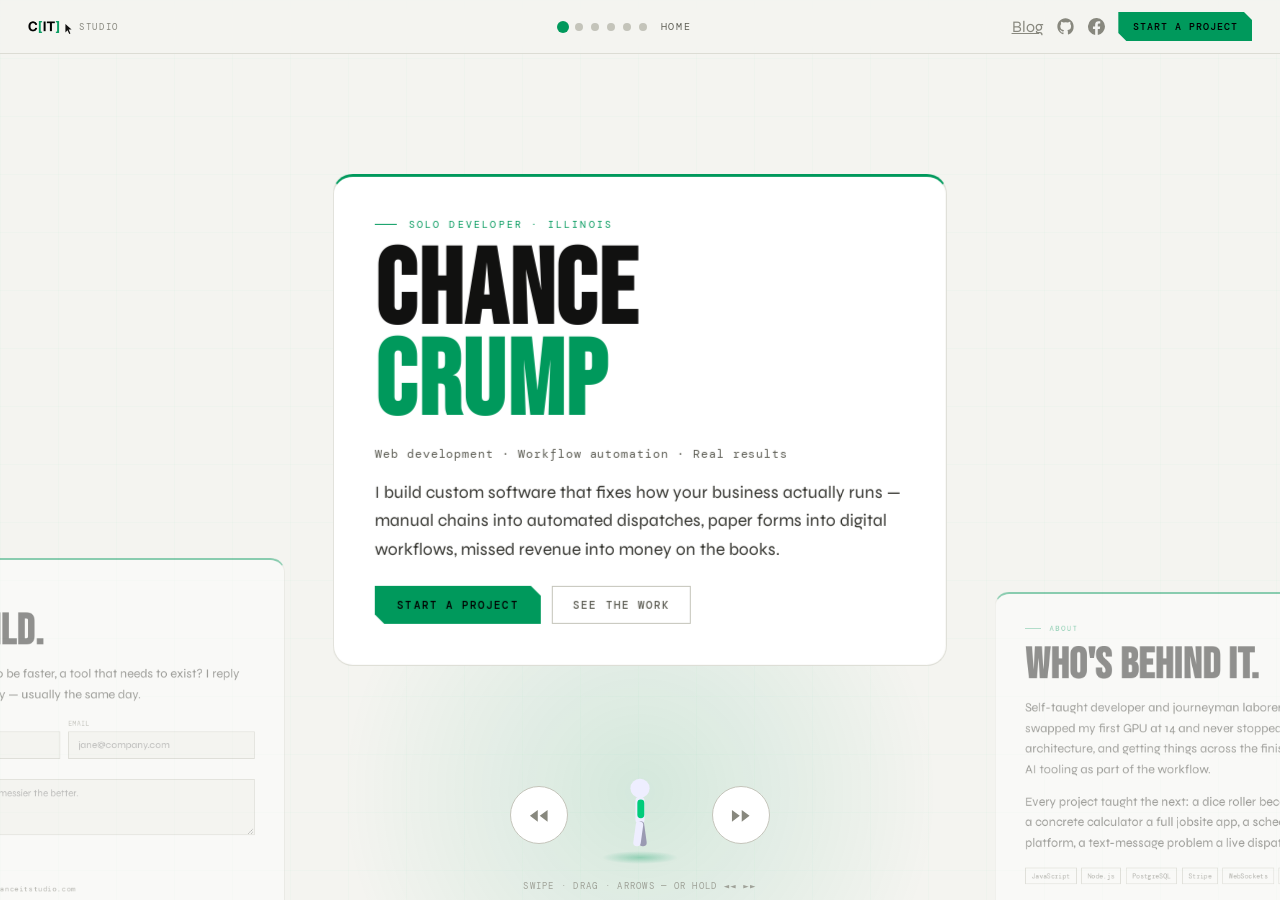
==== commit a7646770: "added blog to site for more seo 2 posts ttdice and glovesOn evolving from theodinprojects foundation" ====
--- a/index.html
+++ b/index.html
@@ -79,6 +79,7 @@
   </nav>
 
   <div class="h-right">
+    <a class="soc" href="/blog/" aria-label="Blog">Blog</a>
     <a class="soc" href="https://github.com/CjCrump" target="_blank" rel="noopener" aria-label="GitHub">
       <svg viewBox="0 0 24 24"><path d="M12 .5C5.7.5.5 5.7.5 12c0 5.1 3.3 9.4 7.9 10.9.6.1.8-.2.8-.5v-2c-3.2.7-3.9-1.4-3.9-1.4-.5-1.3-1.3-1.7-1.3-1.7-1-.7.1-.7.1-.7 1.2.1 1.8 1.2 1.8 1.2 1 1.8 2.7 1.3 3.4 1 .1-.7.4-1.3.7-1.6-2.6-.3-5.3-1.3-5.3-5.8 0-1.3.5-2.3 1.2-3.1-.1-.3-.5-1.5.1-3.1 0 0 1-.3 3.3 1.2a11.5 11.5 0 0 1 6 0c2.3-1.5 3.3-1.2 3.3-1.2.6 1.6.2 2.8.1 3.1.8.8 1.2 1.8 1.2 3.1 0 4.5-2.7 5.5-5.3 5.8.4.4.8 1.1.8 2.2v3.3c0 .3.2.6.8.5A11.5 11.5 0 0 0 23.5 12C23.5 5.7 18.3.5 12 .5z"/></svg>
     </a>
